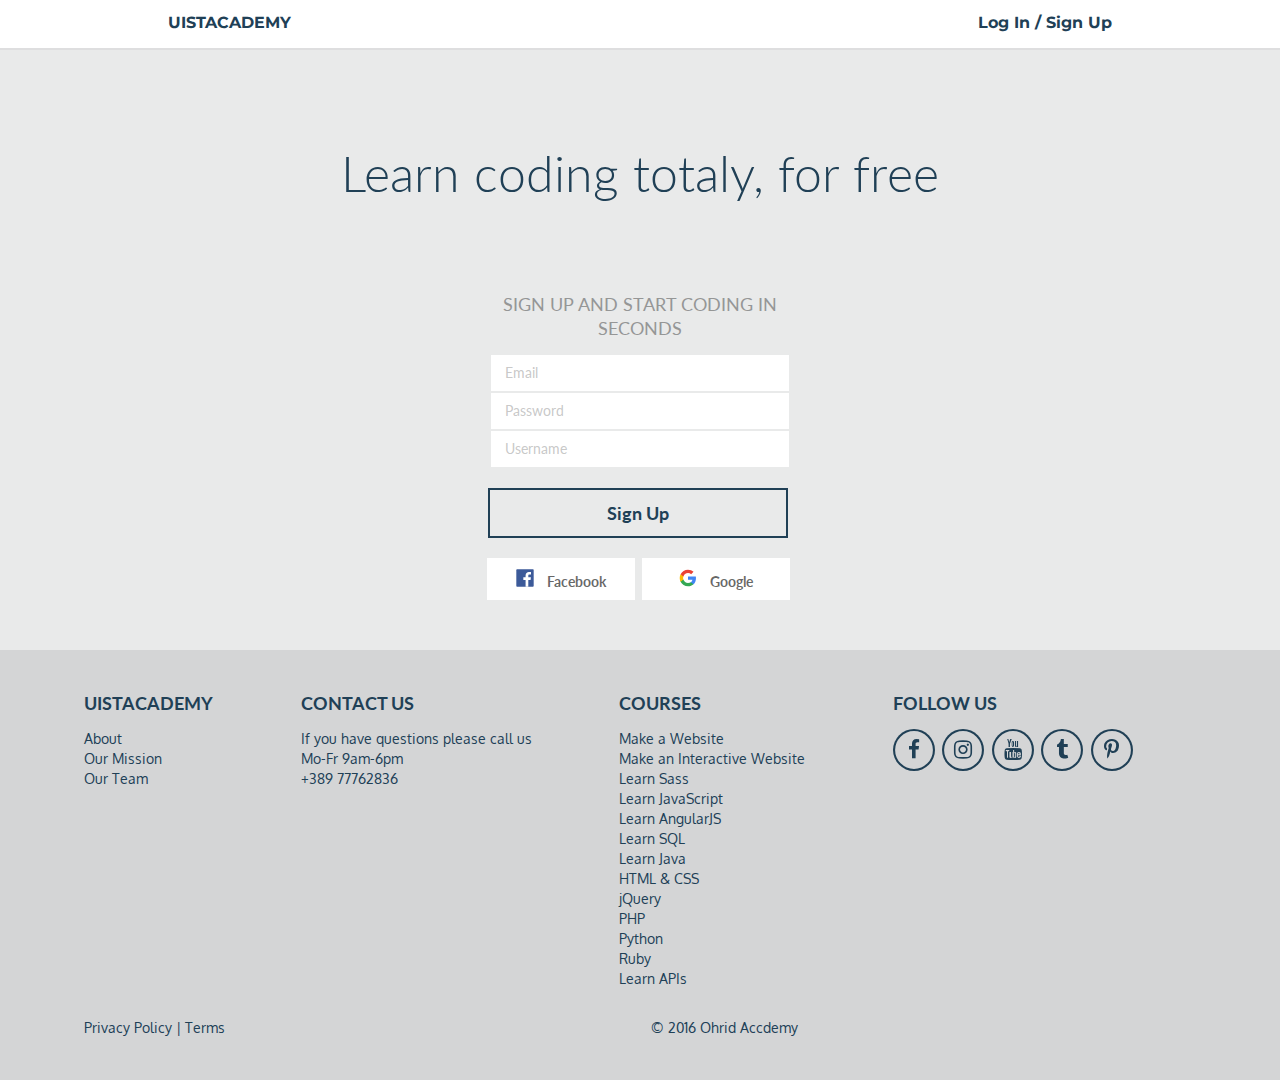
==== index.html @ a01eab28 "my lap fucked up" ====
<!DOCTYPE html>
<html>
<head>
	<title>UISTAcademy</title>
	<link rel="stylesheet" type="text/css" href="assets/style.css">
  	<link rel="stylesheet" type="text/css" href="assets/semantic.css">
  	<link href="https://fonts.googleapis.com/css?family=Montserrat:400,700" rel="stylesheet">
  	<link href="https://fonts.googleapis.com/css?family=Oxygen:300,400,700" rel="stylesheet">
  	<link rel="icon" type="image/png" href="images/logo.png">
</head>


<!-- HEADER STARTS -->
<header>
	<div class="ui secondary top fixed pointing menu">
		<!-- <a href="" class="item">Courses<i class="dropdown icon"></i></a>
		<a class="item"><i class="search icon"></i></a> -->
		<a href="index1.html" class="item ui center aligned segment" id="logo">UISTACADEMY</a>
	  	<div class="right menu">
    		<a class="ui item">Log In / Sign Up</a>
	  	</div>
	</div>
</header>
<!-- HEADER ENDS -->


<body>
	<div class="container">
		<!-- <div class="fullscreen-container">
		    <video loop muted autoplay class="fullscreen-video">
		    	<source src="https://scontent-fra3-1.cdninstagram.com/t50.2886-16/12958181_1033562576730213_124793919_n.mp4" type="video/mp4">
		    	<source src="https://scontent-fra3-1.cdninstagram.com/t50.2886-16/13495831_1029030407152581_641800887_n.mp4" type="video/mp4">
		    </video>
		</div> -->
		<h1 class="ui header">Learn coding totaly, for free</h1>
		<!-- <section class="signup-section">
			<div class="ui segment"> -->
				<div class="ui equal width grid">
			  		<div class="equal width row">
					    <div class="column">
					    <h3 class="ui header">SIGN UP AND START CODING IN<br>SECONDS</h3>
					    <div class="row">
						    <div class="ui input signup">
				  				<input class="input-signup" type="text" placeholder="Email">
							</div>
							<div class="ui input signup">
				  				<input class="input-signup" type="text" placeholder="Password">
							</div>
							<div class="ui input signup">
				  				<input class="input-signup" type="text" placeholder="Username">
							</div>
							<div class="signup-button-container">
								<button class="ui inverted blue button" id="signup-button">Sign Up</button>
							</div>
							<div class="signup-button-container">
								<button class="ui button fg-but">
									<img src="images/F_icon.svg" class="fg-logo">
									<span class="fg-text">Facebook</span>
								</button>
								<button class="ui button fg-but">
									<img src="images/GLogo.svg" class="fg-logo">
									<span class="fg-text">Google</span>
								</button>
								<!-- <span style="display: block;">By signing up, you agree to our Terms of service</span> -->
							</div>
						</div>
					    </div>
			  		</div>
				</div>
			<!-- </div>	
		</section> -->
		
		
	</div>


	
</body>


<!-- FOOTER STARTS -->
<footer>
	<div class="container" id="footer-container">
		<div class="footer-width">
			<section class="info">
				<div class="info-elem" id="right-elem">
					<h3>UISTACADEMY</h3>
					<div class="footer-a">
						<a href="" class="elem-item">About</a><br>
						<a href="" class="elem-item">Our Mission</a><br>
						<a href="" class="elem-item">Our Team</a>
					</div>
				</div>
				<div class="info-elem" id="mid-elem">
					<h3>CONTACT US</h3>
					<div class="footer-a">
				        If you have questions please call us<br>
						Mo-Fr 9am-6pm<br>
						+389 77762836
					</div>
				</div>
				<div class="info-elem" id="left-elem">
					<h3>COURSES</h3>
					<div class="footer-a">
						<a href="" class="elem-item">Make a Website</a><br>
						<a href="" class="elem-item">Make an Interactive Website</a><br>
						<a href="" class="elem-item">Learn Sass</a><br>
						<a href="" class="elem-item">Learn JavaScript</a><br>
						<a href="" class="elem-item">Learn AngularJS</a><br>
						<a href="" class="elem-item">Learn SQL</a><br>
						<a href="" class="elem-item">Learn Java</a><br>
						<a href="" class="elem-item">HTML &amp; CSS</a><br>
						<a href="" class="elem-item">jQuery</a><br>
						<a href="" class="elem-item">PHP</a><br>
						<a href="" class="elem-item">Python</a><br>
						<a href="" class="elem-item">Ruby</a><br>
						<a href="" class="elem-item">Learn APIs</a>
					</div>
				</div>
				<div class="info-elem" id="follow">
					<h3>FOLLOW US</h3>
					<div class="footer-a">
						<a><i class="facebook f large circular icon"></i></a>
						<a href=""><i class="instagram circular large icon"></i></a>
						<a href=""><i class="youtube large circular icon"></i></a>
						<a href=""><i class="tumblr large circular icon"></i></a>
						<a href=""><i class="pinterest large circular icon "></i></a>
					</div>
				</div>
			</section>
			<div id="divider"></div>
			<section class="info" id="copright">
				<div class="info-elem">
					<a href="">Privacy Policy</a><span> | </span><a href=""> Terms</a>
				</div>
				<div class="info-elem">
					<span>© 2016 Ohrid Accdemy</span>
			</section>
		</div>
	</div>
</footer>
<!-- FOOTER ENDS -->

<script src="assets/jquery-3.1.1.min.js"></script>
<script src="assets/semantic.js"></script>
<script src="assets/script.js"></script>
<script type="text/javascript">
	$('.ui.dropdown').dropdown();
</script>
</html>
---- assets/style.css ----
/* START */
body {
  background-color: #e9eaea !important;
  font-family: "Oxygen","Oxygen","Segoe UI","Helvetica Neue",sans-serif;
  box-sizing: border-box;
}

/*-----------------------------------------------------------------------------------------------------------------*/
/*-----------------------------------------------------------------------------------------------------------------*/

/* HEADER */
.ui.secondary.pointing.menu {
  z-index: 999;
  background-color: #FFFFFF;
  height: 50px;
  padding-left: 150px;
  padding-right: 150px;
}
.top.fixed a {
  font-weight: bold !important;
  padding-bottom: 17px !important;
  font-family: Montserrat !important;
  color: #204056 !important;
  font-size: 16px;
}
/* HEADER ENDS */

/*-----------------------------------------------------------------------------------------------------------------*/
/*-----------------------------------------------------------------------------------------------------------------*/

/* BODY STARTS */
.fullscreen-container {
  position: fixed;
  top: 0;
  right: 0;
  bottom: 0;
  left: 0;
  overflow: hidden;
  z-index: -100;
  background-color: #204056;
  opacity: 0.5;
}
.fullscreen-video {
  position: absolute;
  top: 0;
  left: 0;
  /*width: 1466.67px;
  height: 825px;*/
  max-width: 100%;
  opacity: 0.9;
}
.signup-section {
  display: block;
}
h1.ui.header {
  text-align: center;
  font-weight: 300;
  line-height: 46px;
  color: #204056;
  font-size: 50px !important;
  margin: 150px 0px 100px 0px !important;
}
h3.ui.header {
  text-align: center;
  color: #959696;
  font-weight: normal;
}
.row {
  text-align: center;
  -webkit-box-pack: center;
  -webkit-justify-content: center;
  -ms-flex-pack: center;
  justify-content: center;
  display: block;
  margin-left: auto;
  margin-right: auto;
}
.ui.input.signup{
  display: block; 
}
.ui.input .input-signup {
  border: 1px solid #e9eaea !important;
  border-radius: 0px !important;
  width: 300px;
}
#signup-button {
  box-shadow: 0px 0px 0px 2px #204056 inset !important;
  color: #204056;
  border-radius: 0px !important;
  width: 300px;
  height: 50px;
  font-size: 18px;
}
.signup-button-container {
  margin-top: 20px; 
}
#signup-button:hover {
  background-color: #204056;
  color: #FFFFFF;
  border-radius: 0px !important;
}
.fg-logo {
  width: 18px;
  height: 18px;
  margin-right: 10px; 
}
.fg-but {
  width: 148px;
  background-color: #FFFFFF !important;
  border-radius: 0px !important;
  background-image: none;
}
/* BODY ENDS */

/*-----------------------------------------------------------------------------------------------------------------*/
/*-----------------------------------------------------------------------------------------------------------------*/

/* FOOTER STARTS */
#footer-container {
  margin-top: 50px;
  margin-bottom: -5px;
  background-color: #d4d5d6;
}
.info {
  display: -webkit-box;
}
.info > .info-elem {
  -webkit-box-flex: 1;
  -webkit-flex: 1 1 auto;
  flex: 1 1 auto;
  -ms-flex: 1 1 0px;
  /* Solves #2550 MS Flex */
  margin: 0em;
  min-width: 0px;
  background-color: transparent;
  color: #204056;
  font-family: 'Oxygen', sans-serif !important;
  padding: 1rem;
}
.info-elem a {
  color: #204056;
}
.footer-a {
  text-align: left;
}
#follow i {
  color: #204056;
  box-shadow: 0em 0em 0em 0.1em #204056 inset;
}
#follow i:hover {
  background-color: #204056;
  color: #FFF;
}
#divider {
  margin-top: 1px;
  line-height: 1;
  height: 0em;
  letter-spacing: 0.05em;
  color: rgba(0, 0, 0, 0.85);
  -webkit-tap-highlight-color: rgba(0, 0, 0, 0);
}
.footer-width {
  padding: 2em 5em;
}
/* FOOTER ENDS */

#categories {
  margin-top: 100px;
}
/********** Large devices only **********/
@media (min-width: 1200px) {
 
}

/********** Medium devices only **********/
@media (min-width: 992px) and (max-width: 1039px) {
  .footer-width {
    padding: 2em 3em;
  }
}

/********** Small devices only **********/
@media (min-width: 768px) and (max-width: 991px) {
  
}

/********** Extra small devices only **********/
@media (max-width: 767px) {
  
}


/********** Super extra small devices Only :-) (e.g., iPhone 4) **********/
@media (max-width: 479px) {
  
}


/* END */
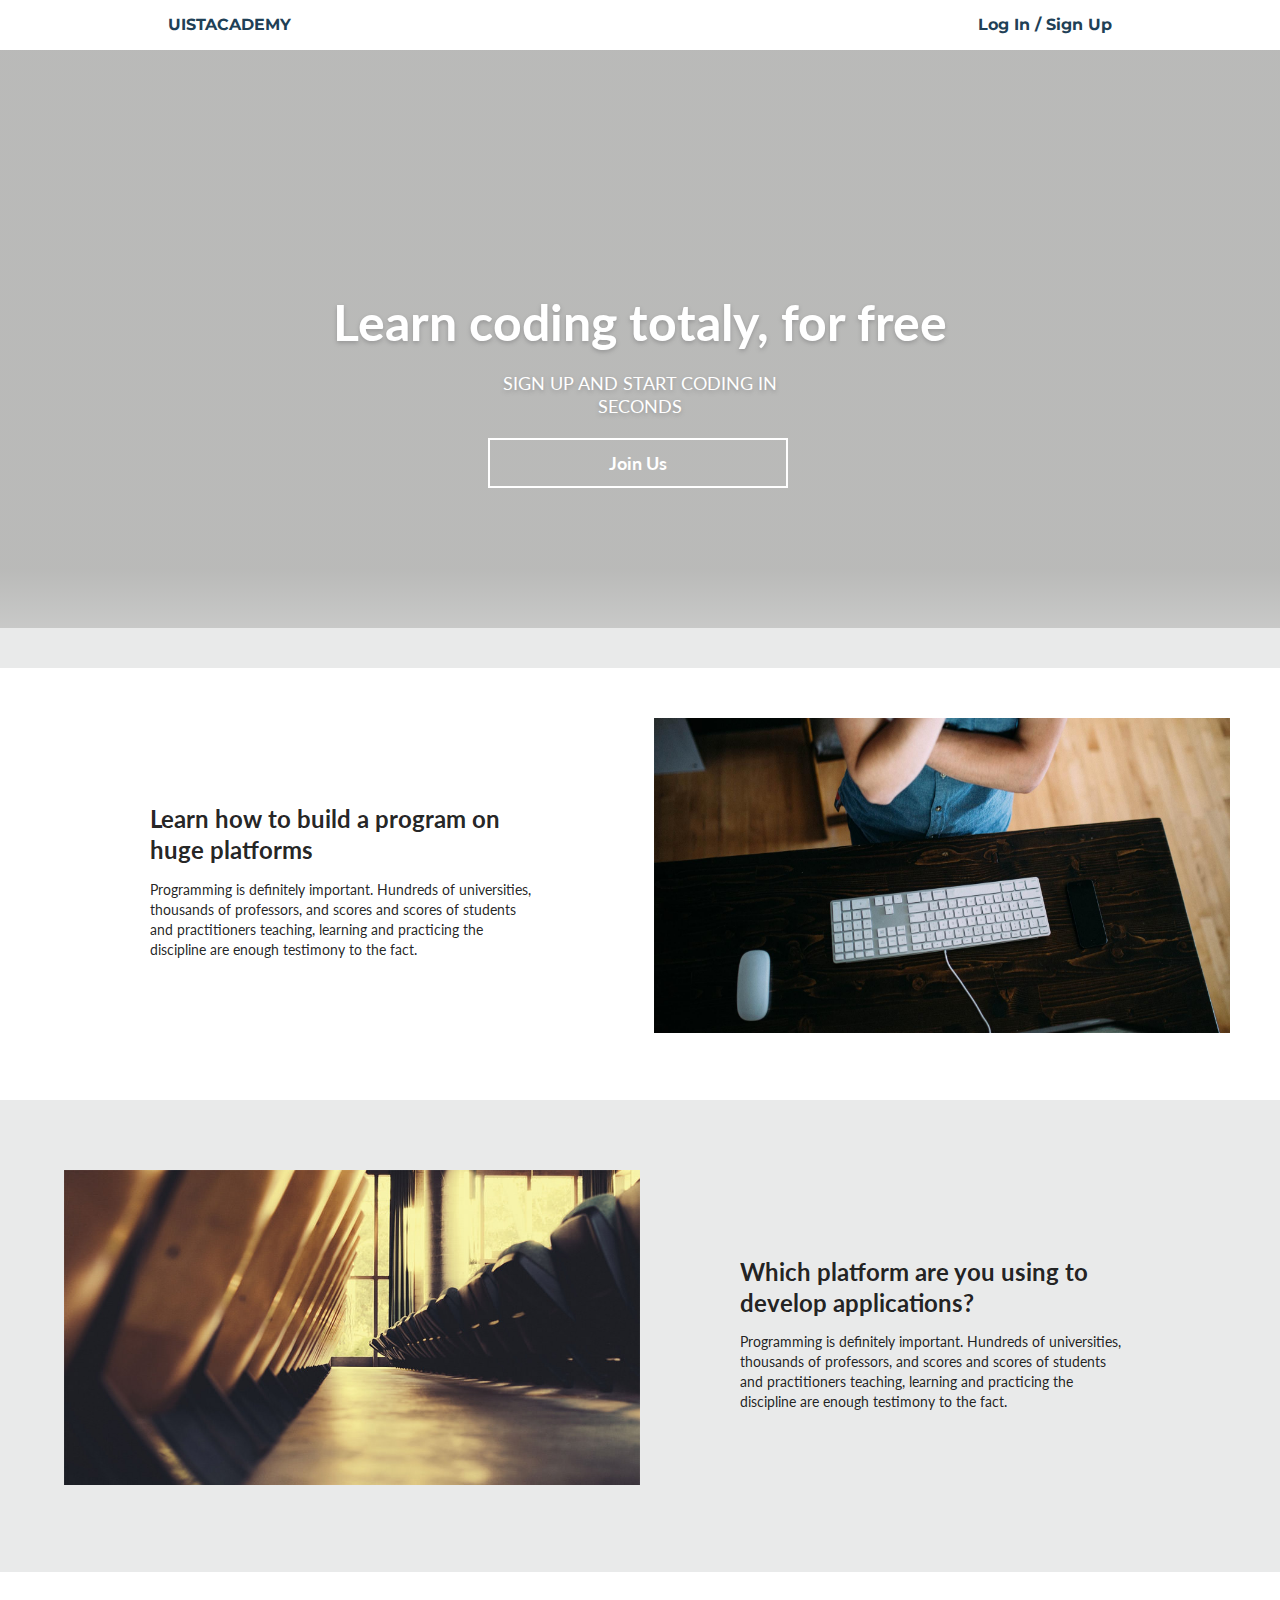
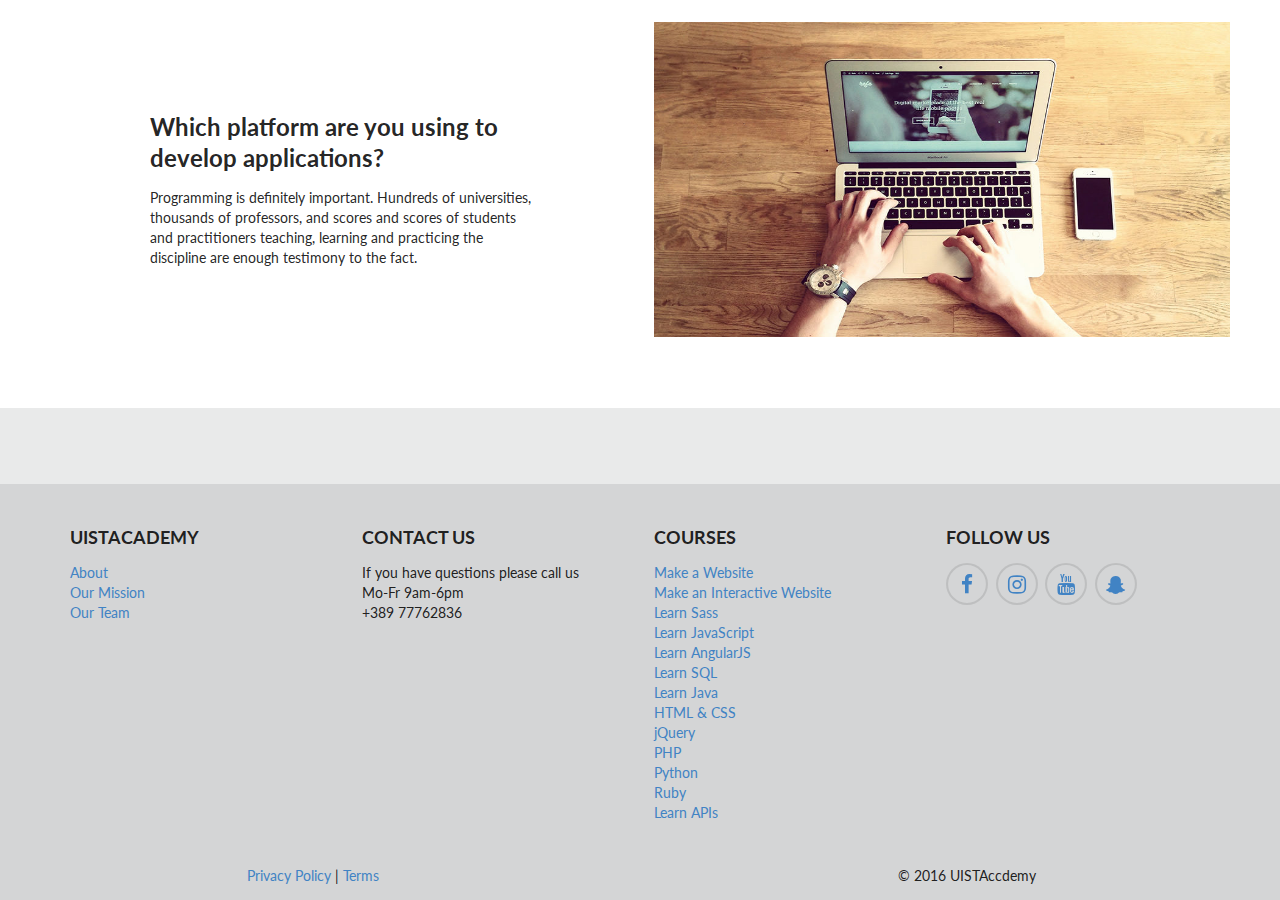
==== commit 507e9572: "adding changes grid" ====
--- a/index.html
+++ b/index.html
@@ -12,12 +12,12 @@
 
 <!-- HEADER STARTS -->
 <header>
-	<div class="ui secondary top fixed pointing menu">
+	<div class="ui secondary top fixed pointing menu" id="navbar">
 		<!-- <a href="" class="item">Courses<i class="dropdown icon"></i></a>
 		<a class="item"><i class="search icon"></i></a> -->
-		<a href="index1.html" class="item ui center aligned segment" id="logo">UISTACADEMY</a>
+		<a href="index.html" class="item ui center aligned segment" id="logo">UISTACADEMY</a>
 	  	<div class="right menu">
-    		<a class="ui item">Log In / Sign Up</a>
+    		<a href="courses.html" class="ui item">Log In / Sign Up</a>
 	  	</div>
 	</div>
 </header>
@@ -26,118 +26,144 @@
 
 <body>
 	<div class="container">
-		<!-- <div class="fullscreen-container">
-		    <video loop muted autoplay class="fullscreen-video">
-		    	<source src="https://scontent-fra3-1.cdninstagram.com/t50.2886-16/12958181_1033562576730213_124793919_n.mp4" type="video/mp4">
-		    	<source src="https://scontent-fra3-1.cdninstagram.com/t50.2886-16/13495831_1029030407152581_641800887_n.mp4" type="video/mp4">
-		    </video>
-		</div> -->
-		<h1 class="ui header">Learn coding totaly, for free</h1>
-		<!-- <section class="signup-section">
-			<div class="ui segment"> -->
-				<div class="ui equal width grid">
-			  		<div class="equal width row">
+		<div class="fullscreen-container">
+			<video loop muted autoplay class="fullscreen-video">
+			    <!-- <source src="https://cdn.kastatic.org/videos/homepage-background.mp4" type="video/mp4"> -->
+			    <source src="http://themes.vibethemes.com/wplms/skins/rtl/wp-content/uploads/revslider/websitebuilder-hero/Relaxation.mp4" type="video/mp4">
+			    <!-- <img src="images/image02.jpg" style="height: 758px; width: 100%;"> --> 
+			</video>
+			<div class="patternOverlay" id="overlay"></div>
+			<!-- <h1 class="ui header page-headers-h1" id="header-video">Learn coding totaly, for free</h1> -->
+			<section class="signup-section">
+				<h1 class="ui header page-headers-h1" id="header-slider">Learn coding totaly, for free</h1>
+				<div class="ui equal width grid" id="input-field">
+					<div class="equal width row">
 					    <div class="column">
-					    <h3 class="ui header">SIGN UP AND START CODING IN<br>SECONDS</h3>
-					    <div class="row">
-						    <div class="ui input signup">
-				  				<input class="input-signup" type="text" placeholder="Email">
+						    <h3 class="ui header" id="singup-header">SIGN UP AND START CODING IN<br>SECONDS</h3>
+						    <div class="row">
+							    <!-- <div class="ui input signup">
+					  				<input class="input-signup" type="text" placeholder="Email">
+								</div>
+								<div class="ui input signup">
+					  				<input class="input-signup" type="text" placeholder="Password">
+								</div>
+								<div class="ui input signup">
+					  				<input class="input-signup" type="text" placeholder="Username">
+								</div> -->
+								<div class="signup-button-container">
+									<button class="ui inverted blue button" id="signup-button">Join Us</button>
+								</div>
+								<!-- <div class="signup-button-container">
+									<button class="ui button fg-but">
+										<img src="images/F_icon.svg" class="fg-logo">
+										<span class="fg-text">Facebook</span>
+									</button>
+									<button class="ui button fg-but">
+										<img src="images/GLogo.svg" class="fg-logo">
+										<span class="fg-text">Google</span>
+									</button>
+								</div> -->
 							</div>
-							<div class="ui input signup">
-				  				<input class="input-signup" type="text" placeholder="Password">
-							</div>
-							<div class="ui input signup">
-				  				<input class="input-signup" type="text" placeholder="Username">
-							</div>
-							<div class="signup-button-container">
-								<button class="ui inverted blue button" id="signup-button">Sign Up</button>
-							</div>
-							<div class="signup-button-container">
-								<button class="ui button fg-but">
-									<img src="images/F_icon.svg" class="fg-logo">
-									<span class="fg-text">Facebook</span>
-								</button>
-								<button class="ui button fg-but">
-									<img src="images/GLogo.svg" class="fg-logo">
-									<span class="fg-text">Google</span>
-								</button>
-								<!-- <span style="display: block;">By signing up, you agree to our Terms of service</span> -->
-							</div>
-						</div>
-					    </div>
-			  		</div>
+					  	</div>
+					</div>
 				</div>
-			<!-- </div>	
-		</section> -->
-		
-		
+			</section>
+		</div>
+
+		<section class="ui grid" id="service">
+	      <div class="row about-backg ">
+	        <div class="column about-width service-description">
+	   			<h2 class="ui header">Learn how to build a program on huge platforms</h2>
+				<p>Programming is definitely important. Hundreds of universities, thousands of professors, and scores and scores of students and practitioners teaching, learning and practicing the discipline are enough testimony to the fact.</p>
+	        </div>
+	        <div class="column about-width">
+	          <!-- <embed width="100%" height="315" src="https://www.youtube.com/watch?v=nKIu9yen5nc"> -->
+	          <img src="images/background03.jpg" width="100%" height="315">
+	        </div>
+	      </div>
+	      <div class="row">
+	        <div class="column about-width">
+	        	<img src="images/modal-slider-2-945x575.jpg" width="100%" height="315">
+	        </div>
+	        <div class="column about-width service-description">
+	        	<h2 class="ui header">Which platform are you using to develop applications?</h2>
+				<p>Programming is definitely important. Hundreds of universities, thousands of professors, and scores and scores of students and practitioners teaching, learning and practicing the discipline are enough testimony to the fact.</p>
+	        </div>
+	      </div>
+	      <div class="row about-backg">
+	        <div class="column about-width service-description">
+	        	<h2>Which platform are you using to develop applications?</h2>
+				<p>Programming is definitely important. Hundreds of universities, thousands of professors, and scores and scores of students and practitioners teaching, learning and practicing the discipline are enough testimony to the fact.</p>
+	        </div>
+	        <div class="column about-width">
+	        	<img src="images/modal-slider-1-945x575.jpg" width="100%" height="315">
+	        </div>
+	      </div>
+    	</section>
 	</div>
-
-
-	
 </body>
 
 
 <!-- FOOTER STARTS -->
-<footer>
-	<div class="container" id="footer-container">
-		<div class="footer-width">
-			<section class="info">
-				<div class="info-elem" id="right-elem">
-					<h3>UISTACADEMY</h3>
-					<div class="footer-a">
-						<a href="" class="elem-item">About</a><br>
-						<a href="" class="elem-item">Our Mission</a><br>
-						<a href="" class="elem-item">Our Team</a>
-					</div>
+<footer id="footer">
+	<section class="ui grid">
+    	<div class="row" id="footer-row">
+    		<div class="four wide column">
+    			<h3 class="footer-header">UISTACADEMY</h3>
+    			<div class="footer-a">
+    				<a href="" class="elem-item">About</a><br>
+					<a href="" class="elem-item">Our Mission</a><br>
+					<a href="" class="elem-item">Our Team</a>
 				</div>
-				<div class="info-elem" id="mid-elem">
-					<h3>CONTACT US</h3>
-					<div class="footer-a">
-				        If you have questions please call us<br>
-						Mo-Fr 9am-6pm<br>
-						+389 77762836
-					</div>
+    		</div>
+    		<div class="four wide column">
+    			<h3 class="footer-header">CONTACT US</h3>
+    			<div class="footer-a">
+			        If you have questions please call us<br>
+					Mo-Fr 9am-6pm<br>
+					+389 77762836
 				</div>
-				<div class="info-elem" id="left-elem">
-					<h3>COURSES</h3>
-					<div class="footer-a">
-						<a href="" class="elem-item">Make a Website</a><br>
-						<a href="" class="elem-item">Make an Interactive Website</a><br>
-						<a href="" class="elem-item">Learn Sass</a><br>
-						<a href="" class="elem-item">Learn JavaScript</a><br>
-						<a href="" class="elem-item">Learn AngularJS</a><br>
-						<a href="" class="elem-item">Learn SQL</a><br>
-						<a href="" class="elem-item">Learn Java</a><br>
-						<a href="" class="elem-item">HTML &amp; CSS</a><br>
-						<a href="" class="elem-item">jQuery</a><br>
-						<a href="" class="elem-item">PHP</a><br>
-						<a href="" class="elem-item">Python</a><br>
-						<a href="" class="elem-item">Ruby</a><br>
-						<a href="" class="elem-item">Learn APIs</a>
-					</div>
+    		</div>
+    		<div class="four wide column">
+    			<h3 class="footer-header">COURSES</h3>
+    			<div class="footer-a">
+					<a class="elem-item">Make a Website</a><br>
+					<a class="elem-item">Make an Interactive Website</a><br>
+					<a class="elem-item">Learn Sass</a><br>
+					<a class="elem-item">Learn JavaScript</a><br>
+					<a class="elem-item">Learn AngularJS</a><br>
+					<a class="elem-item">Learn SQL</a><br>
+					<a class="elem-item">Learn Java</a><br>
+					<a class="elem-item">HTML &amp; CSS</a><br>
+					<a class="elem-item">jQuery</a><br>
+					<a class="elem-item">PHP</a><br>
+					<a class="elem-item">Python</a><br>
+					<a class="elem-item">Ruby</a><br>
+					<a class="elem-item">Learn APIs</a>
 				</div>
-				<div class="info-elem" id="follow">
-					<h3>FOLLOW US</h3>
-					<div class="footer-a">
-						<a><i class="facebook f large circular icon"></i></a>
-						<a href=""><i class="instagram circular large icon"></i></a>
-						<a href=""><i class="youtube large circular icon"></i></a>
-						<a href=""><i class="tumblr large circular icon"></i></a>
-						<a href=""><i class="pinterest large circular icon "></i></a>
-					</div>
+    		</div>
+    		<div class="four wide column">
+    			<h3 class="footer-header">FOLLOW US</h3>
+    			<div class="footer-a">
+					<a><i class="facebook f large circular icon"></i></a>
+					<a><i class="instagram circular large icon"></i></a>
+					<a><i class="youtube large circular icon"></i></a>
+					<a><i class="snapchat ghost large circular icon"></i></a>
 				</div>
-			</section>
-			<div id="divider"></div>
-			<section class="info" id="copright">
-				<div class="info-elem">
-					<a href="">Privacy Policy</a><span> | </span><a href=""> Terms</a>
-				</div>
-				<div class="info-elem">
-					<span>© 2016 Ohrid Accdemy</span>
-			</section>
+    		</div>
+    	</div>
+    </section>
+    <div id="divider"></div>
+	<section class="ui grid info" id="copright">
+		<div class="row">
+			<div class="eight wide column">
+				<a href="">Privacy Policy</a><span> | </span><a href=""> Terms</a>
+			</div>
+			<div class="eight wide column">
+				<span>© 2016 UISTAccdemy</span>
+			</div>
 		</div>
-	</div>
+	</section>
 </footer>
 <!-- FOOTER ENDS -->
 
@@ -146,5 +172,14 @@
 <script src="assets/script.js"></script>
 <script type="text/javascript">
 	$('.ui.dropdown').dropdown();
+	// $(window).on("scroll", function() {
+	//     if($(window).scrollTop() > 825) {
+	//         $("#navbar").addClass("active");
+	//         console.log("you scrolled 50 px");
+	//     } else {
+	//         //remove the background property so it comes transparent again (defined in your css)
+	//        $("#navbar").removeClass("active");
+	//     }
+	// });
 </script>
 </html>--- a/assets/style.css
+++ b/assets/style.css
@@ -11,10 +11,12 @@
 /* HEADER */
 .ui.secondary.pointing.menu {
   z-index: 999;
-  background-color: #FFFFFF;
+  background-color: #FFFFFF !important;
   height: 50px;
   padding-left: 150px;
   padding-right: 150px;
+  box-shadow: none;
+  border: none !important;
 }
 .top.fixed a {
   font-weight: bold !important;
@@ -30,39 +32,55 @@
 
 /* BODY STARTS */
 .fullscreen-container {
-  position: fixed;
+  position: relative;
   top: 0;
   right: 0;
   bottom: 0;
   left: 0;
   overflow: hidden;
-  z-index: -100;
-  background-color: #204056;
-  opacity: 0.5;
+/*  height: 825px;*/
 }
 .fullscreen-video {
   position: absolute;
   top: 0;
   left: 0;
-  /*width: 1466.67px;
-  height: 825px;*/
+  width: 1466.67px;
+  height: 758px;
   max-width: 100%;
-  opacity: 0.9;
+  z-index: -2;
+  width: 100%;
+}
+#overlay {
+  height: 758px;
+  z-index: -1;
+  position: absolute;
+  opacity: 0.6;
+  background: linear-gradient(rgba(101, 100, 96, 0.6) 0%, rgba(101, 100, 96, 0.6) 75%, rgba(101, 100, 96, 0) 100%);
+}
+#header-slider {
+  position: relative;
+  color: #FFFFFF !important;
+  margin-bottom: 20px !important;
 }
 .signup-section {
   display: block;
-}
-h1.ui.header {
+  position: relative;
+  padding: 10rem;
+  text-shadow: 0px 2px 4px rgba(150, 150, 150, 1);
+}
+.page-headers-h1 {
   text-align: center;
-  font-weight: 300;
-  line-height: 46px;
-  color: #204056;
+  line-height: 40px;
+  color: #204056 !important;
   font-size: 50px !important;
   margin: 150px 0px 100px 0px !important;
 }
-h3.ui.header {
+.page-headers {
+  font-weight: bold;
+}
+#singup-header {
+  color: #FFFFFF;
   text-align: center;
-  color: #959696;
   font-weight: normal;
 }
 .row {
@@ -84,8 +102,8 @@
   width: 300px;
 }
 #signup-button {
-  box-shadow: 0px 0px 0px 2px #204056 inset !important;
-  color: #204056;
+  box-shadow: 0px 0px 0px 2px #FFFFFF inset !important;
+  color: #FFFFFF;
   border-radius: 0px !important;
   width: 300px;
   height: 50px;
@@ -95,8 +113,8 @@
   margin-top: 20px; 
 }
 #signup-button:hover {
-  background-color: #204056;
-  color: #FFFFFF;
+  background-color: #FFFFFF;
+  color: #204056;
   border-radius: 0px !important;
 }
 .fg-logo {
@@ -109,6 +127,24 @@
   background-color: #FFFFFF !important;
   border-radius: 0px !important;
   background-image: none;
+}
+.about-backg {
+  background-color: #FFFFFF;
+  margin: 20px 0px;
+}
+.about-width {
+  width: 50% !important;
+  padding-right: 0rem !important;
+  text-align: left;
+}
+#service .row {
+  padding: 50px 50px;
+}
+.service-description {
+  padding: 90px 100px !important;
+}
+#service {
+  margin: 20px 0px;
 }
 /* BODY ENDS */
 
@@ -163,36 +199,238 @@
   padding: 2em 5em;
 }
 /* FOOTER ENDS */
-
 #categories {
   margin-top: 100px;
 }
+.footer-header {
+  text-align: left;
+}
+#footer-row {
+  padding: 3rem 5rem;
+}
+#footer {
+  background-color: #d4d5d6;
+  margin-top: 5rem;
+}
+/*-----------------------------------------------------------------------------------------------------------------*/
+/*-----------------------------------------------------------------------------------------------------------------*/
+
+
+/* Courses page starts */
+.courses-img-container {
+  position: relative;
+  margin-top: 50px;
+}
+#courses-h1 {
+  padding-top: 120px;
+  margin-top: 0px !important;
+  color: #FFFFFF !important;
+  position: relative;
+}
+#courses-img {
+  top: 0;
+  left: 0;
+  position: absolute;
+  z-index: -2;
+  height: 300px;
+  width: 100%;
+}
+.patternOverlay {
+  z-index: -1;
+  background-color: #1c416a;
+  position: absolute;
+  top: 0;
+  left: 0;
+  height: 300px;
+  width: 100%;
+  opacity: 0.5;
+}
+.courses-elem-container {
+  /*margin-top: 50px;
+  max-width: 83.125rem;
+  width: 83.125rem;
+  padding: 2rem 3rem;
+  margin: 0 auto;
+  -webkit-box-direction: normal;
+  -ms-flex-direction: row;
+  flex-direction: row;*/
+  margin-left: 8rem;
+}
+.card-img {
+  background-color: #204056 !important;
+}
+.HTML-card {
+  display: inline-block;
+  width: 18.75rem;
+}
+.HTML-card::before {
+  -webkit-transition: opacity .25s ease-in;
+  transition: opacity .25s ease-in;
+  content: "";
+  position: absolute;
+  top: 0;
+  left: 0;
+  bottom: 0;
+  right: 0;
+  width: 100%;
+  height: 100%;
+  z-index: -1;
+  pointer-events: none;
+  box-shadow: 0 1px 3px rgba(0,0,0,0.12),0 1px 2px rgba(0,0,0,0.24);
+  opacity: 0;
+}
+.HTML-a {
+  color: #204056;
+  text-decoration: none;
+}
+.cards-container {
+  height: 100%;
+}
+.cards-backg {
+  position: relative;
+  background-color: #204056;
+  height: 10.5rem;
+  -webkit-transition: background-color .25s ease-in;
+  transition: background-color .25s ease-in;
+}
+.description {
+  padding: 1.25rem 1.5rem;
+  overflow: hidden;
+  line-height: 1.5rem;
+  height: 13rem;
+  color: #76787B;
+  display: block;
+}
+.cards-header {
+  -webkit-transition: color .25s ease-in;
+  transition: color .25s ease-in;
+  margin-bottom: 0.75rem;
+  color: #204056;
+  font-weight: bold;
+  font-size: 1.5rem;
+  -webkit-font-smoothing: antialiased;
+  display: block;
+}
+.cards-footer {
+  padding: 0 1.5rem 1.5rem 1.5rem;
+  font-size: 1rem;
+  color: #204056;
+  font-weight: bold;
+  font-size: 1.5rem;
+  -webkit-font-smoothing: antialiased;
+  display: block;
+}
+.svg-logo {
+  padding: 40px 95px;
+}
+.cards-border {
+  position: relative;
+  width: 18.75rem;
+  height: 28rem;
+  background-color: #d4d5d6;
+  z-index: 0;
+  display: inline-block;
+  margin: 0.5rem;
+}
+.cards-border:hover {
+  box-shadow: 1px 1px 15px #888888;
+  -webkit-transform: translateY(-3px);
+  transform: translateY(-3px);
+}
+.sorting {
+  width: 100%;
+  margin-bottom: 30px;
+}
+#sorting-menu {
+  border: none;
+  border-radius: 0px;
+  box-shadow: none;
+}
+/* Courses page ends */
+
 /********** Large devices only **********/
-@media (min-width: 1200px) {
+/*@media (min-width: 1200px) {
  
 }
-
+*/
 /********** Medium devices only **********/
-@media (min-width: 992px) and (max-width: 1039px) {
+/*@media (min-width: 992px) and (max-width: 1039px) {
   .footer-width {
     padding: 2em 3em;
   }
-}
+}*/
 
 /********** Small devices only **********/
 @media (min-width: 768px) and (max-width: 991px) {
-  
+  .ui.secondary.pointing.menu {
+    padding-left: 0px;
+    padding-right: 0px;
+  }
+  /*.cards-border {
+    width: 40%;
+  }
+  .cards-container {
+    width: auto;
+  }
+  .svg-logo {
+    padding: 40px 140px;
+  }*/
+  .about-width {
+    display: block;
+    width: 100% !important;
+  }
+  .service-description {
+    padding: 50px 20px !important;
+  }
+  .about-backg {
+    margin: 0px;
+  }
+  .info-elem {
+    display: block;
+    width: 100%;
+  }
 }
 
 /********** Extra small devices only **********/
-@media (max-width: 767px) {
-  
+@media screen and (max-width: 767px) {
+  .ui.secondary.pointing.menu {
+    padding-left: 0px;
+    padding-right: 0px;
+  }
+  .about-width {
+    display: block;
+    width: 100% !important;
+  }
+  .service-description {
+    padding: 50px 50px !important;
+  }
+  .info-elem {
+    display: block;
+    width: 100%;
+  }
 }
 
 
 /********** Super extra small devices Only :-) (e.g., iPhone 4) **********/
 @media (max-width: 479px) {
-  
+  .ui.secondary.pointing.menu {
+    padding-left: 0px;
+    padding-right: 0px;
+  }
+  .courses-elem-container {
+    margin-left: 3rem;
+  }
+  .about-width {
+    display: block;
+    width: 100% !important;
+  }
+  .service-description {
+    padding: 50px 50px !important;
+  }
+  .info-elem {
+    display: block;
+    width: 100%;
+  }
 }
 
 
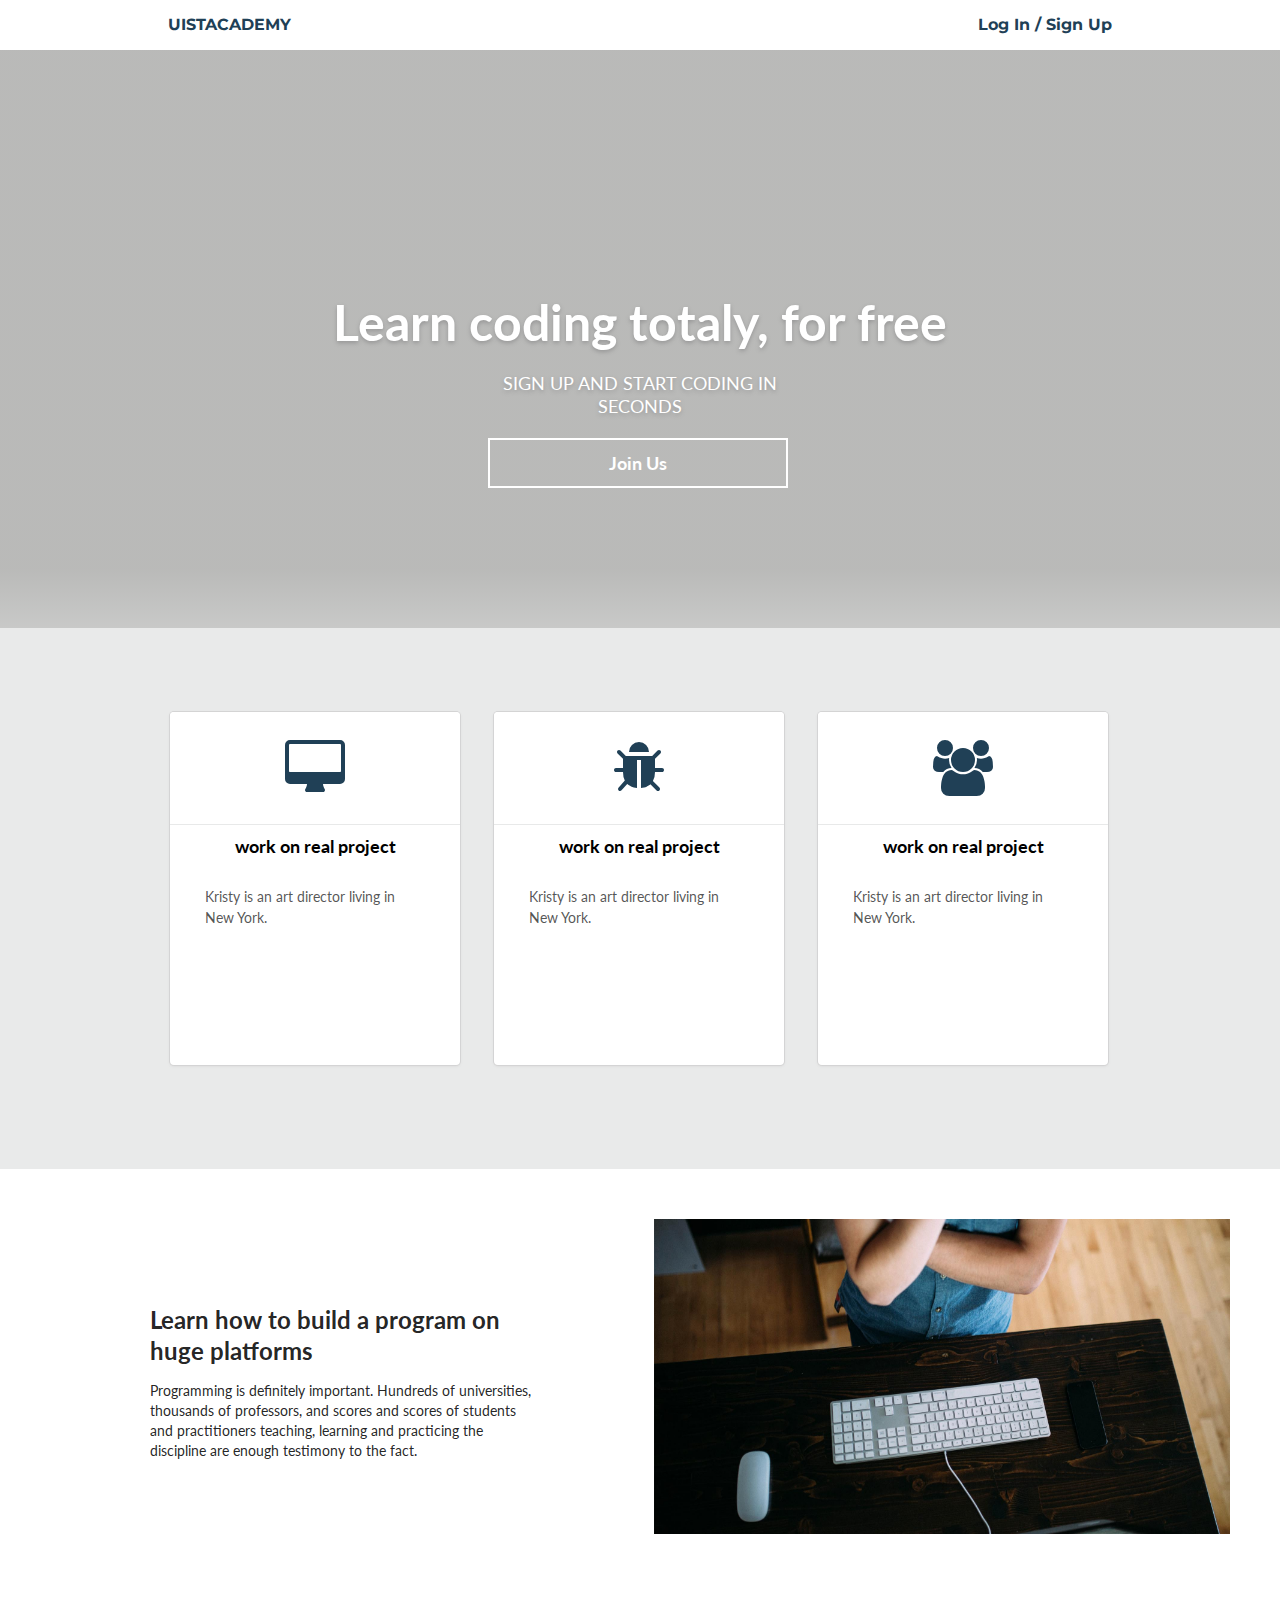
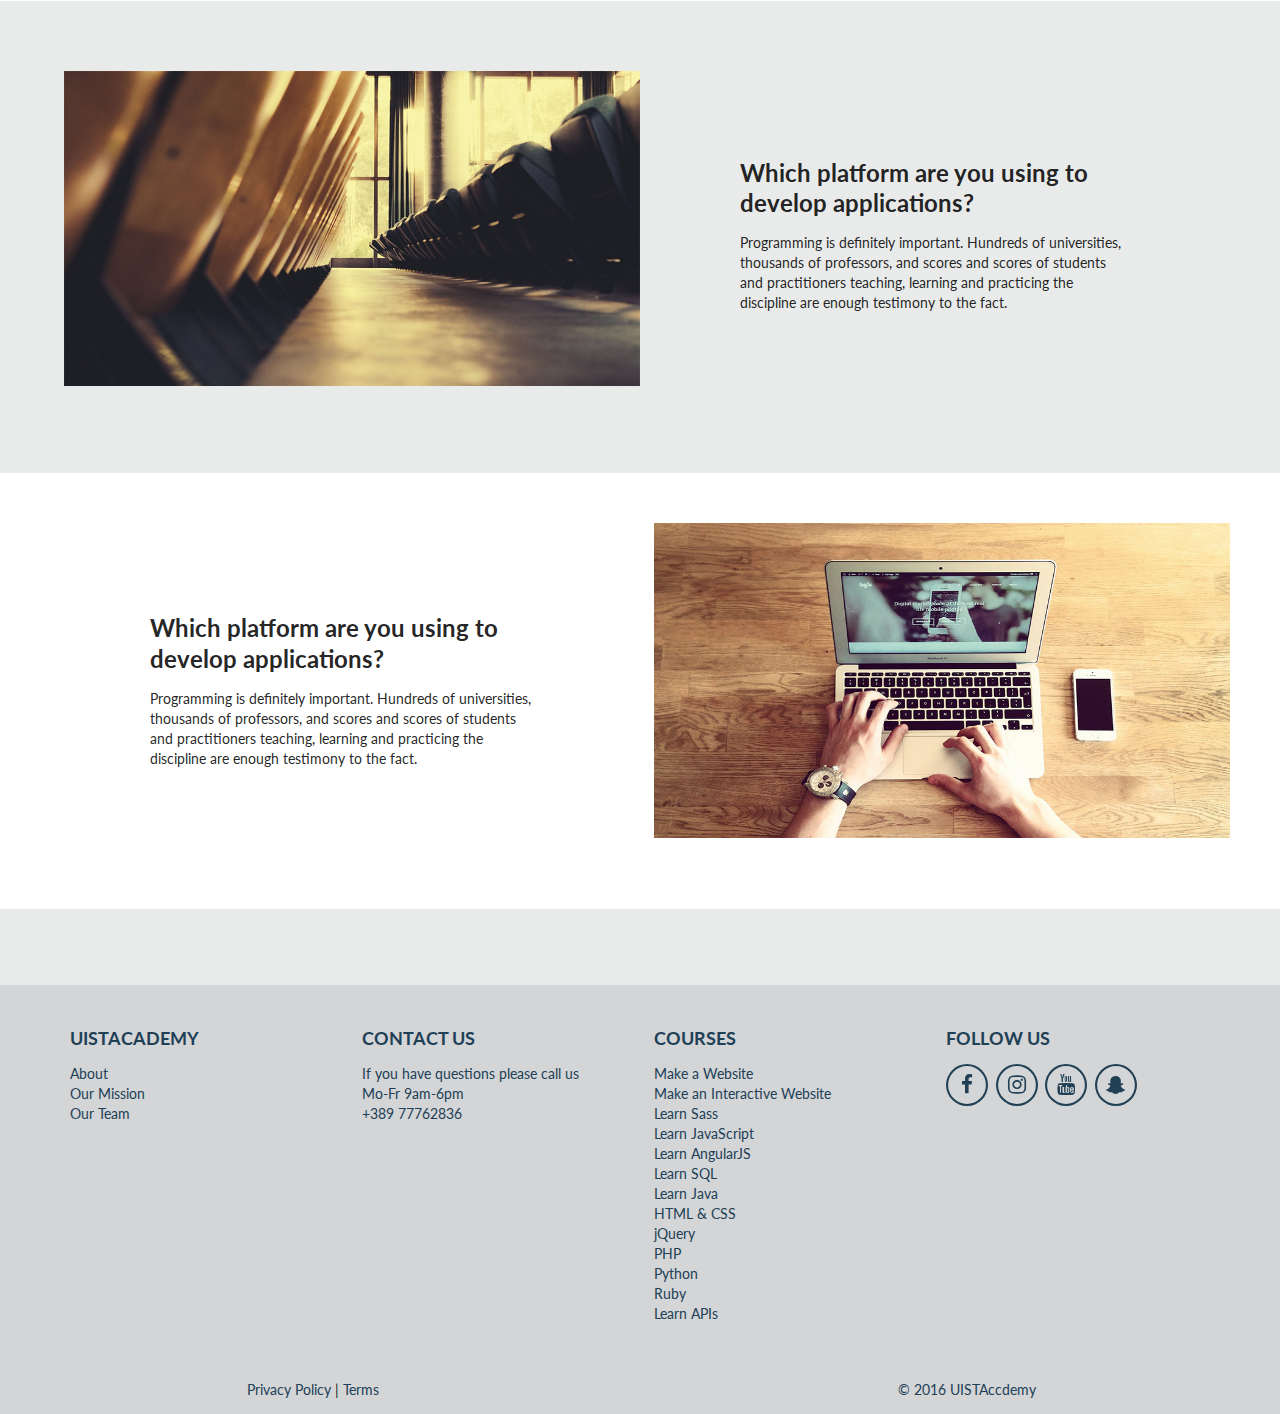
==== commit c596b0e1: "add cards after the video" ====
--- a/index.html
+++ b/index.html
@@ -70,6 +70,50 @@
 			</section>
 		</div>
 
+		<section class="ui three column centered grid feature">
+			<div class="sixteen column centered row">
+				<div class="four wide column">
+					<div class="ui card">
+					  <div class="image card-imgs">
+					    <div class="card-icon"><i class="desktop huge icon"></i></div>
+					  </div>
+					  <div class="content">
+					    <a class="header cards-header">work on real project</a>
+					    <div class="description">
+					      Kristy is an art director living in New York.
+					    </div>
+					  </div>
+					</div>
+				</div>
+				<div class="four wide column">
+					<div class="ui card">
+					  <div class="image card-imgs">
+					    <div class="card-icon"><i class="bug huge icon"></i></div>
+					  </div>
+					  <div class="content">
+					    <a class="header cards-header">work on real project</a>
+					    <div class="description">
+					      Kristy is an art director living in New York.
+					    </div>
+					  </div>
+					</div>
+				</div>
+				<div class="four wide column">
+					<div class="ui card">
+					  <div class="image card-imgs">
+					   <div class="card-icon"><i class="users huge icon"></i></div>
+					  </div>
+					  <div class="content">
+					    <a class="header cards-header">work on real project</a>
+					    <div class="description">
+					      Kristy is an art director living in New York.
+					    </div>
+					  </div>
+					</div>
+				</div>
+			</div>
+		</section>
+
 		<section class="ui grid" id="service">
 	      <div class="row about-backg ">
 	        <div class="column about-width service-description">
@@ -153,14 +197,13 @@
     		</div>
     	</div>
     </section>
-    <div id="divider"></div>
 	<section class="ui grid info" id="copright">
 		<div class="row">
 			<div class="eight wide column">
-				<a href="">Privacy Policy</a><span> | </span><a href=""> Terms</a>
+				<a class="footer-a">Privacy Policy</a><span> | </span><a class="footer-a"> Terms</a>
 			</div>
 			<div class="eight wide column">
-				<span>© 2016 UISTAccdemy</span>
+				<span class="footer-a">© 2016 UISTAccdemy</span>
 			</div>
 		</div>
 	</section>
--- a/assets/style.css
+++ b/assets/style.css
@@ -146,6 +146,20 @@
 #service {
   margin: 20px 0px;
 }
+.feature {
+  margin: 5rem 0rem !important;
+}
+.card-imgs {
+ background-color: #FFFFFF !important;
+}
+.card-icon {
+  padding: 2rem 8rem;
+  color: #204056;
+}
+.cards-header {
+  text-align: center;
+  color: #000 !important;
+}
 /* BODY ENDS */
 
 /*-----------------------------------------------------------------------------------------------------------------*/
@@ -173,45 +187,37 @@
   font-family: 'Oxygen', sans-serif !important;
   padding: 1rem;
 }
-.info-elem a {
-  color: #204056;
+.footer-a a {
+  color: #204056 !important;
 }
 .footer-a {
   text-align: left;
-}
-#follow i {
-  color: #204056;
-  box-shadow: 0em 0em 0em 0.1em #204056 inset;
-}
-#follow i:hover {
+  color: #204056;
+}
+.footer-a i {
+  color: #204056;
+  box-shadow: 0em 0em 0em 0.1em #204056 inset !important;
+}
+.footer-a i:hover {
   background-color: #204056;
   color: #FFF;
 }
-#divider {
-  margin-top: 1px;
-  line-height: 1;
-  height: 0em;
-  letter-spacing: 0.05em;
-  color: rgba(0, 0, 0, 0.85);
-  -webkit-tap-highlight-color: rgba(0, 0, 0, 0);
-}
-.footer-width {
-  padding: 2em 5em;
+.footer-header {
+  text-align: left;
+  color: #204056;
+}
+#footer-row {
+  padding: 3rem 5rem;
+}
+#footer {
+  background-color: #d4d5d6;
+  margin-top: 5rem;
 }
 /* FOOTER ENDS */
 #categories {
   margin-top: 100px;
 }
-.footer-header {
-  text-align: left;
-}
-#footer-row {
-  padding: 3rem 5rem;
-}
-#footer {
-  background-color: #d4d5d6;
-  margin-top: 5rem;
-}
+
 /*-----------------------------------------------------------------------------------------------------------------*/
 /*-----------------------------------------------------------------------------------------------------------------*/
 
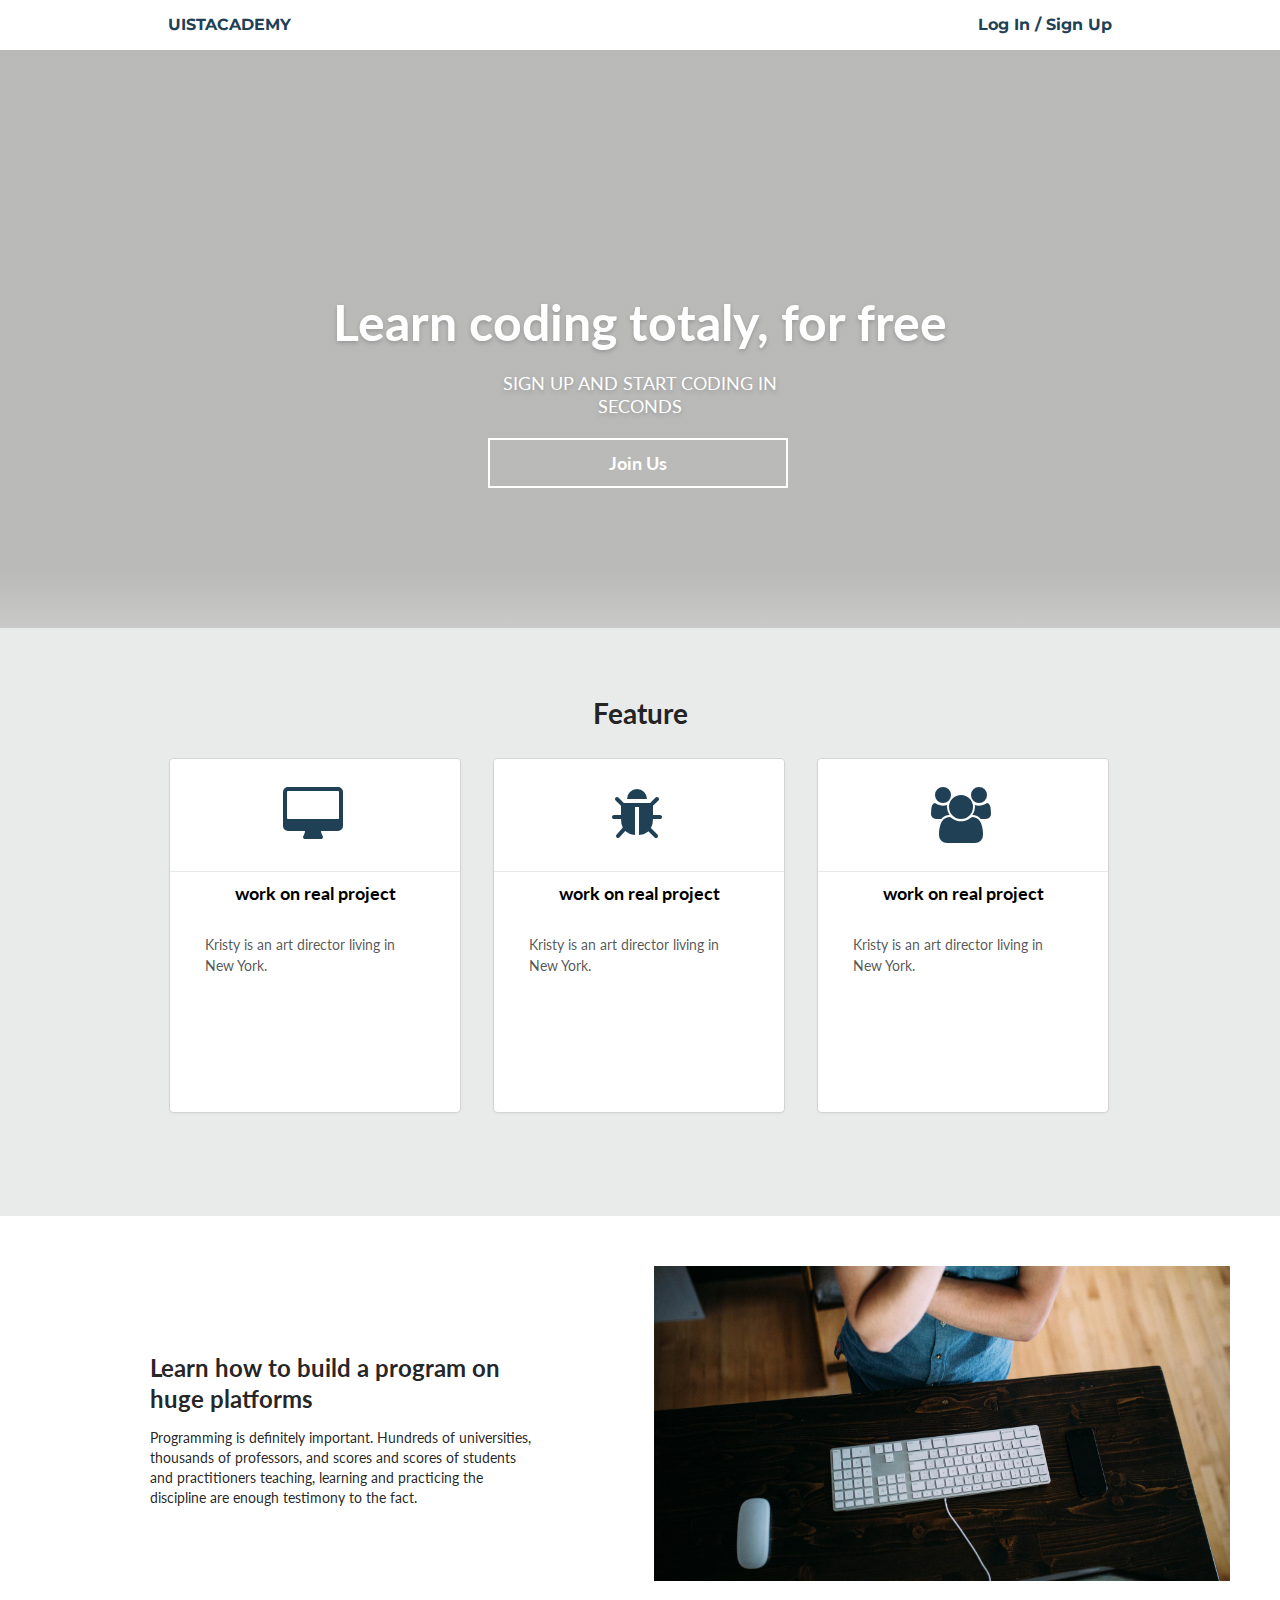
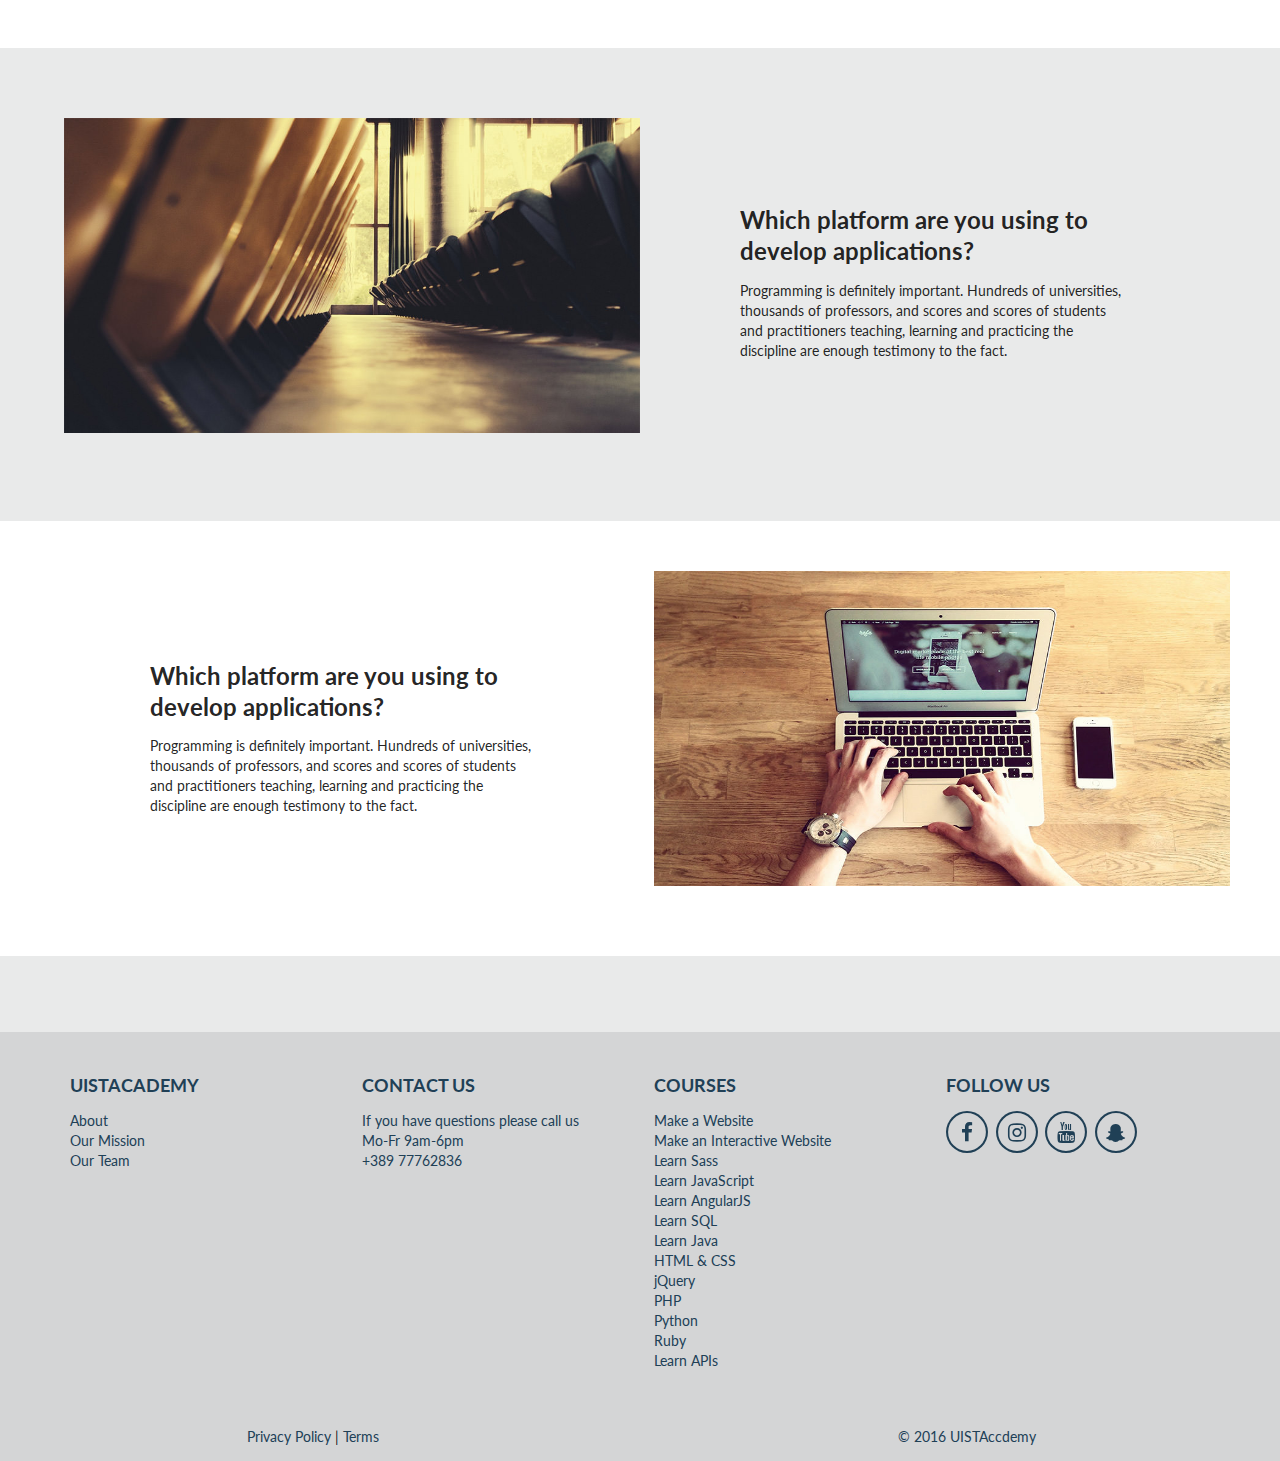
==== commit 33f8e4cc: "c" ====
--- a/index.html
+++ b/index.html
@@ -71,11 +71,12 @@
 		</div>
 
 		<section class="ui three column centered grid feature">
+			<div class="ui header"><h1>Feature</h1></div>
 			<div class="sixteen column centered row">
-				<div class="four wide column">
-					<div class="ui card">
+				<div class="four wide doubling column card-col">
+					<div class="ui card cards-container">
 					  <div class="image card-imgs">
-					    <div class="card-icon"><i class="desktop huge icon"></i></div>
+					    <div class="card-icon"><i class="desktop huge icon icon-"></i></div>
 					  </div>
 					  <div class="content">
 					    <a class="header cards-header">work on real project</a>
@@ -85,10 +86,10 @@
 					  </div>
 					</div>
 				</div>
-				<div class="four wide column">
-					<div class="ui card">
+				<div class="four wide doubling column card-col">
+					<div class="ui card cards-container">
 					  <div class="image card-imgs">
-					    <div class="card-icon"><i class="bug huge icon"></i></div>
+					    <div class="card-icon"><i class="bug huge icon icon-"></i></div>
 					  </div>
 					  <div class="content">
 					    <a class="header cards-header">work on real project</a>
@@ -98,10 +99,10 @@
 					  </div>
 					</div>
 				</div>
-				<div class="four wide column">
-					<div class="ui card">
+				<div class="four wide doubling column card-col">
+					<div class="ui card cards-container">
 					  <div class="image card-imgs">
-					   <div class="card-icon"><i class="users huge icon"></i></div>
+					   <div class="card-icon"><i class="users huge icon icon-"></i></div>
 					  </div>
 					  <div class="content">
 					    <a class="header cards-header">work on real project</a>
--- a/assets/style.css
+++ b/assets/style.css
@@ -153,8 +153,13 @@
  background-color: #FFFFFF !important;
 }
 .card-icon {
-  padding: 2rem 8rem;
-  color: #204056;
+  color: #204056;
+  text-align:center;
+  padding: 2rem 0rem;
+}
+.icon- {
+  display: inline-block;
+  width: 100%;
 }
 .cards-header {
   text-align: center;
@@ -243,13 +248,14 @@
 }
 .patternOverlay {
   z-index: -1;
-  background-color: #1c416a;
+  /*background-color: #1c416a;*/
+  background-color: #3b5998;
   position: absolute;
   top: 0;
   left: 0;
   height: 300px;
   width: 100%;
-  opacity: 0.5;
+  /*opacity: 0.5;*/
 }
 .courses-elem-container {
   /*margin-top: 50px;
@@ -395,10 +401,14 @@
     display: block;
     width: 100%;
   }
+  .card-col {
+    display: block !important;
+    width: 100% !important;
+  }
 }
 
 /********** Extra small devices only **********/
-@media screen and (max-width: 767px) {
+@media (max-width: 767px) {
   .ui.secondary.pointing.menu {
     padding-left: 0px;
     padding-right: 0px;
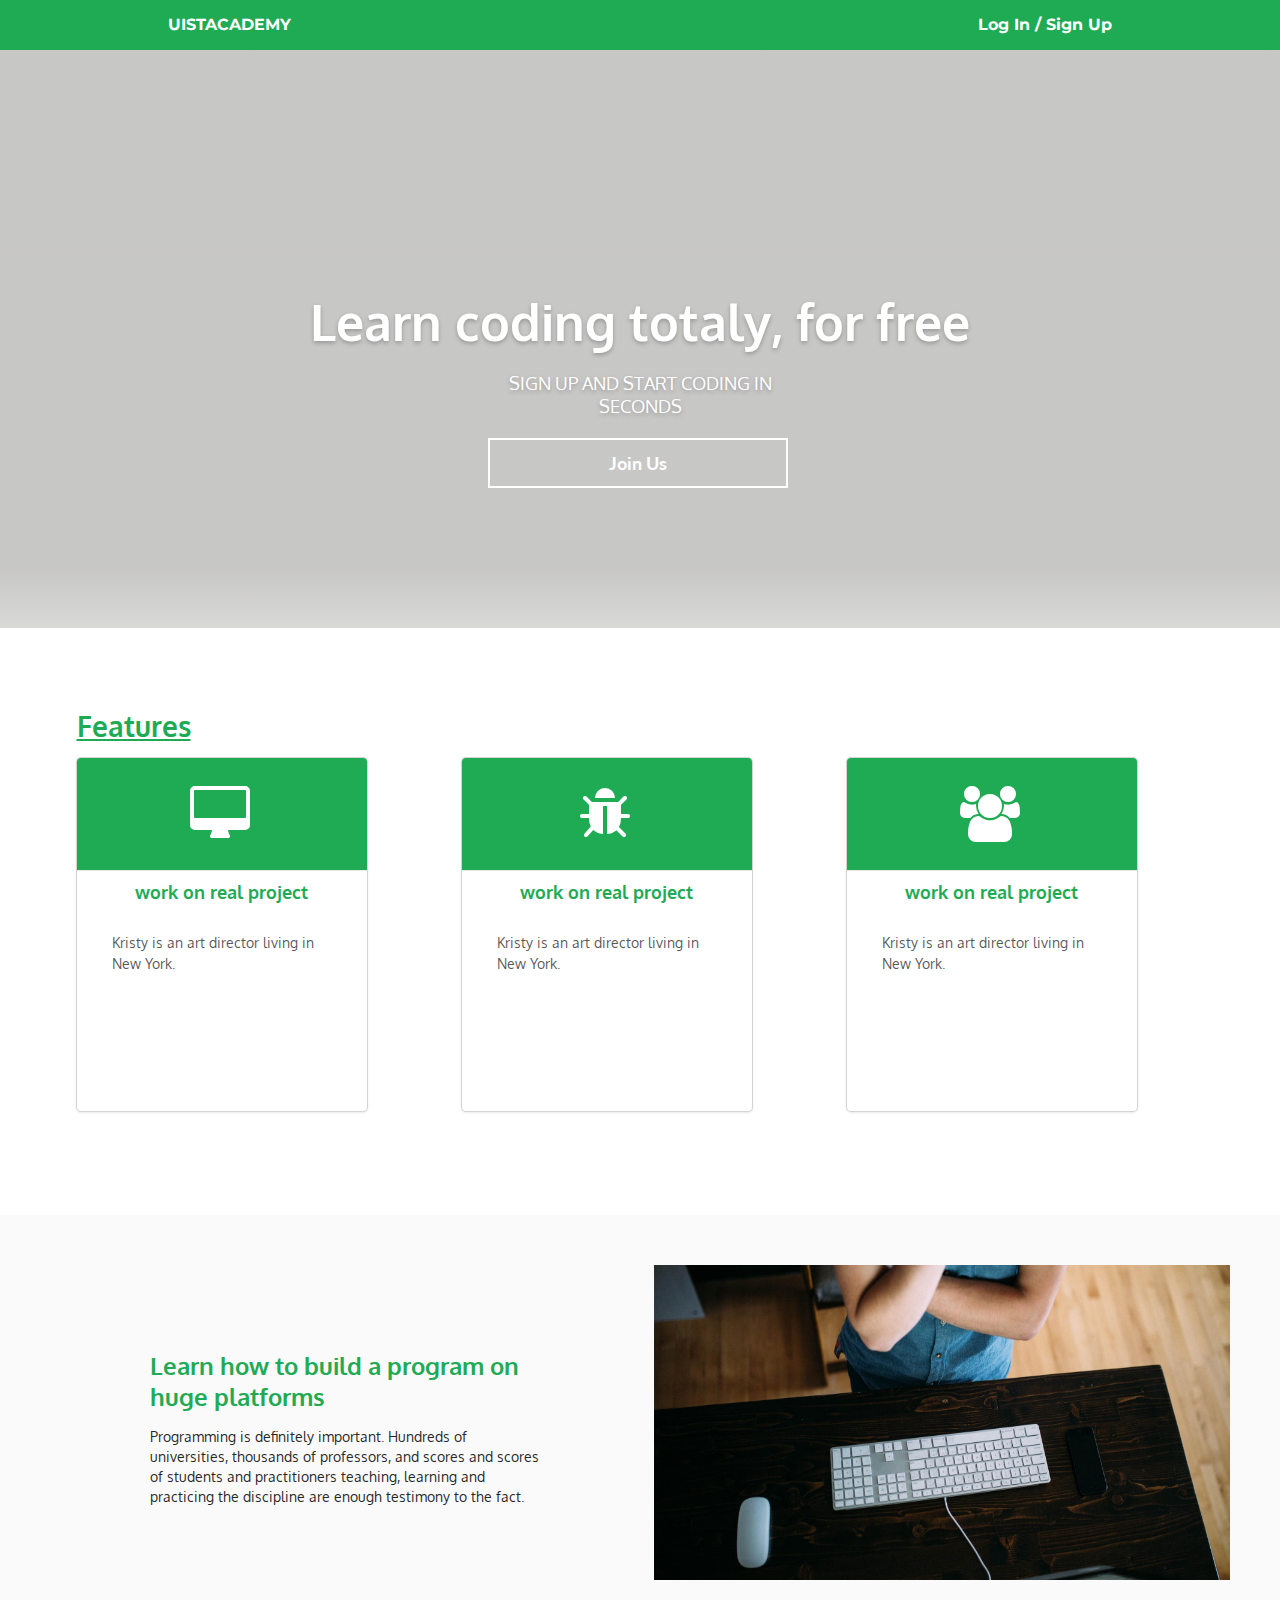
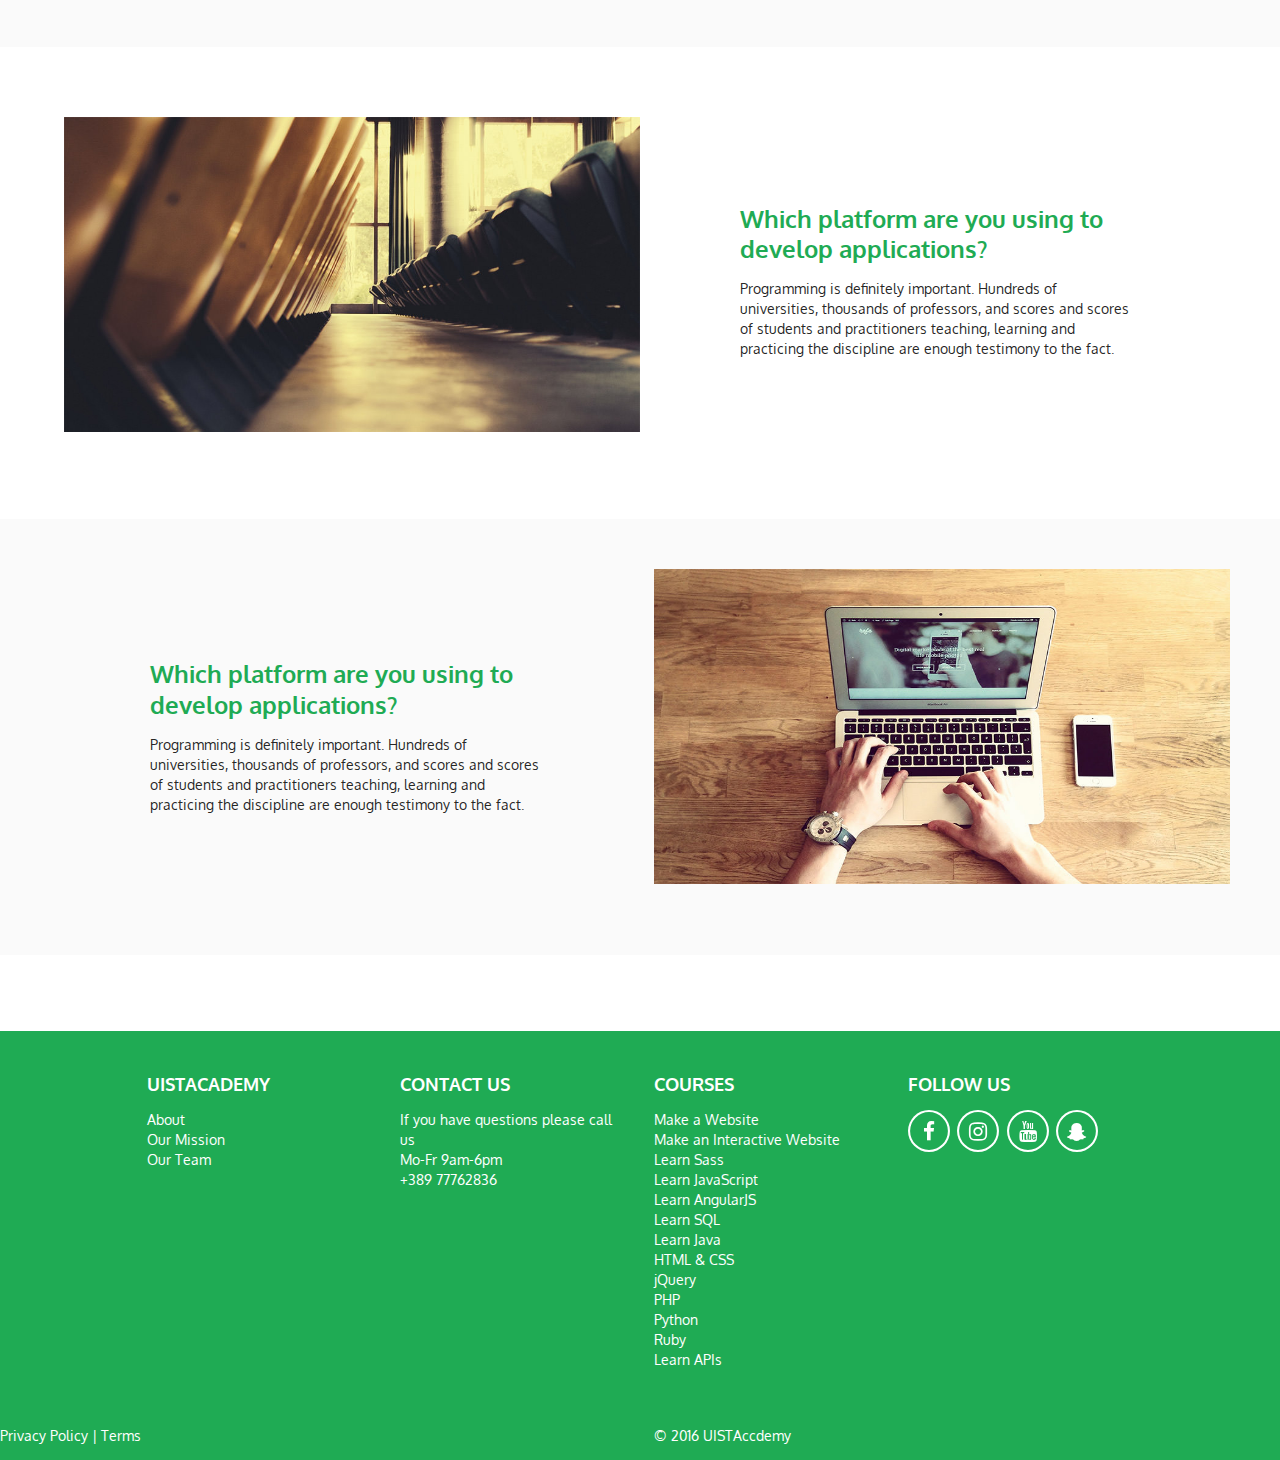
==== commit b8740944: "gg" ====
--- a/index.html
+++ b/index.html
@@ -70,45 +70,44 @@
 			</section>
 		</div>
 
-		<section class="ui three column centered grid feature">
-			<div class="ui header"><h1>Feature</h1></div>
-			<div class="sixteen column centered row">
-				<div class="four wide doubling column card-col">
-					<div class="ui card cards-container">
-					  <div class="image card-imgs">
-					    <div class="card-icon"><i class="desktop huge icon icon-"></i></div>
+
+		<section class="ui three column doubling stackable grid container feature">
+			<div class="ui two column centered grid row"><h1 class="ui header" id="feature-header">Features</h1></div>
+			<div class="column">
+			    <div class="ui card cards-container">
+					<div class="image card-imgs">
+					  <div class="card-icon"><i class="desktop huge icon icon-"></i></div>
+					</div>
+					<div class="content">
+					  <a class="header cards-header">work on real project</a>
+					  <div class="description">
+					    Kristy is an art director living in New York.
 					  </div>
-					  <div class="content">
-					    <a class="header cards-header">work on real project</a>
-					    <div class="description">
-					      Kristy is an art director living in New York.
-					    </div>
+					</div>
+				</div>
+			</div>
+			<div class="column">
+			    <div class="ui card cards-container">
+					<div class="image card-imgs">
+					  <div class="card-icon"><i class="bug huge icon icon-"></i></div>
+					</div>
+					<div class="content">
+					  <a class="header cards-header">work on real project</a>
+					  <div class="description">
+					    Kristy is an art director living in New York.
 					  </div>
 					</div>
 				</div>
-				<div class="four wide doubling column card-col">
-					<div class="ui card cards-container">
-					  <div class="image card-imgs">
-					    <div class="card-icon"><i class="bug huge icon icon-"></i></div>
-					  </div>
-					  <div class="content">
-					    <a class="header cards-header">work on real project</a>
-					    <div class="description">
-					      Kristy is an art director living in New York.
-					    </div>
-					  </div>
-					</div>
-				</div>
-				<div class="four wide doubling column card-col">
-					<div class="ui card cards-container">
-					  <div class="image card-imgs">
-					   <div class="card-icon"><i class="users huge icon icon-"></i></div>
-					  </div>
-					  <div class="content">
-					    <a class="header cards-header">work on real project</a>
-					    <div class="description">
-					      Kristy is an art director living in New York.
-					    </div>
+			</div>
+			<div class="column doubling stackable">
+			   <div class="ui card cards-container">
+					<div class="image card-imgs">
+					  <div class="card-icon"><i class="users huge icon icon-"></i></div>
+					</div>
+					<div class="content">
+					  <a class="header cards-header">work on real project</a>
+					  <div class="description">
+					    Kristy is an art director living in New York.
 					  </div>
 					</div>
 				</div>
@@ -151,9 +150,9 @@
 
 <!-- FOOTER STARTS -->
 <footer id="footer">
-	<section class="ui grid">
+	<section class="ui doubling stackable grid container">
     	<div class="row" id="footer-row">
-    		<div class="four wide column">
+    		<div class="four wide column footer-col" id="footer-col-1">
     			<h3 class="footer-header">UISTACADEMY</h3>
     			<div class="footer-a">
     				<a href="" class="elem-item">About</a><br>
@@ -161,7 +160,7 @@
 					<a href="" class="elem-item">Our Team</a>
 				</div>
     		</div>
-    		<div class="four wide column">
+    		<div class="four wide column footer-col" id="footer-col-2">
     			<h3 class="footer-header">CONTACT US</h3>
     			<div class="footer-a">
 			        If you have questions please call us<br>
@@ -169,7 +168,7 @@
 					+389 77762836
 				</div>
     		</div>
-    		<div class="four wide column">
+    		<div class="four wide column footer-col" id="footer-col-3">
     			<h3 class="footer-header">COURSES</h3>
     			<div class="footer-a">
 					<a class="elem-item">Make a Website</a><br>
@@ -187,7 +186,8 @@
 					<a class="elem-item">Learn APIs</a>
 				</div>
     		</div>
-    		<div class="four wide column">
+    		<div class="ui divider mobile only"></div>
+    		<div class="four wide column footer-col" id="footer-col-4">
     			<h3 class="footer-header">FOLLOW US</h3>
     			<div class="footer-a">
 					<a><i class="facebook f large circular icon"></i></a>
--- a/assets/style.css
+++ b/assets/style.css
@@ -1,17 +1,21 @@
 /* START */
 body {
-  background-color: #e9eaea !important;
-  font-family: "Oxygen","Oxygen","Segoe UI","Helvetica Neue",sans-serif;
+  background-color: #FFFFFF !important;
+  font-family: "Oxygen","Oxygen","Segoe UI","Helvetica Neue",sans-serif !important;
   box-sizing: border-box;
 }
 
+h1, h2, h3, .content > .header {
+  font-family: "Oxygen","Oxygen","Segoe UI","Helvetica Neue",sans-serif !important;
+  color: #1fab54 !important;
+}
 /*-----------------------------------------------------------------------------------------------------------------*/
 /*-----------------------------------------------------------------------------------------------------------------*/
 
 /* HEADER */
 .ui.secondary.pointing.menu {
   z-index: 999;
-  background-color: #FFFFFF !important;
+  background-color: #1fab54 !important;
   height: 50px;
   padding-left: 150px;
   padding-right: 150px;
@@ -22,7 +26,7 @@
   font-weight: bold !important;
   padding-bottom: 17px !important;
   font-family: Montserrat !important;
-  color: #204056 !important;
+  color: #FFFFFF !important;
   font-size: 16px;
 }
 /* HEADER ENDS */
@@ -31,6 +35,9 @@
 /*-----------------------------------------------------------------------------------------------------------------*/
 
 /* BODY STARTS */
+.container {
+
+}
 .fullscreen-container {
   position: relative;
   top: 0;
@@ -79,7 +86,7 @@
   font-weight: bold;
 }
 #singup-header {
-  color: #FFFFFF;
+  color: #FFFFFF !important;
   text-align: center;
   font-weight: normal;
 }
@@ -93,6 +100,10 @@
   margin-left: auto;
   margin-right: auto;
 }
+#feature-header {
+  text-align: left;
+  text-decoration: underline;
+}
 .ui.input.signup{
   display: block; 
 }
@@ -114,7 +125,7 @@
 }
 #signup-button:hover {
   background-color: #FFFFFF;
-  color: #204056;
+  color: #1fab54;
   border-radius: 0px !important;
 }
 .fg-logo {
@@ -129,7 +140,7 @@
   background-image: none;
 }
 .about-backg {
-  background-color: #FFFFFF;
+  background-color: #FAFAFA;
   margin: 20px 0px;
 }
 .about-width {
@@ -150,10 +161,10 @@
   margin: 5rem 0rem !important;
 }
 .card-imgs {
- background-color: #FFFFFF !important;
+ background-color: #1fab54 !important;
 }
 .card-icon {
-  color: #204056;
+  color: #FFFFFF;
   text-align:center;
   padding: 2rem 0rem;
 }
@@ -165,48 +176,16 @@
   text-align: center;
   color: #000 !important;
 }
+.cards-container {
+  /*border: none !important;
+  box-shadow: none !important;*/
+}
 /* BODY ENDS */
 
 /*-----------------------------------------------------------------------------------------------------------------*/
 /*-----------------------------------------------------------------------------------------------------------------*/
 
 /* FOOTER STARTS */
-#footer-container {
-  margin-top: 50px;
-  margin-bottom: -5px;
-  background-color: #d4d5d6;
-}
-.info {
-  display: -webkit-box;
-}
-.info > .info-elem {
-  -webkit-box-flex: 1;
-  -webkit-flex: 1 1 auto;
-  flex: 1 1 auto;
-  -ms-flex: 1 1 0px;
-  /* Solves #2550 MS Flex */
-  margin: 0em;
-  min-width: 0px;
-  background-color: transparent;
-  color: #204056;
-  font-family: 'Oxygen', sans-serif !important;
-  padding: 1rem;
-}
-.footer-a a {
-  color: #204056 !important;
-}
-.footer-a {
-  text-align: left;
-  color: #204056;
-}
-.footer-a i {
-  color: #204056;
-  box-shadow: 0em 0em 0em 0.1em #204056 inset !important;
-}
-.footer-a i:hover {
-  background-color: #204056;
-  color: #FFF;
-}
 .footer-header {
   text-align: left;
   color: #204056;
@@ -215,13 +194,23 @@
   padding: 3rem 5rem;
 }
 #footer {
-  background-color: #d4d5d6;
+  background-color: #1fab54;
   margin-top: 5rem;
 }
+#footer *, a {
+  color: #FFFFFF !important;
+  text-align: left;
+}
+#footer i {
+  box-shadow: #FFFFFF;
+  text-align: center;
+  box-shadow: 0em 0em 0em 0.1em #FFFFFF inset !important;
+}
+#footer i:hover {
+  -webkit-transform: translateY(-3px);
+  transform: translateY(-3px);
+}
 /* FOOTER ENDS */
-#categories {
-  margin-top: 100px;
-}
 
 /*-----------------------------------------------------------------------------------------------------------------*/
 /*-----------------------------------------------------------------------------------------------------------------*/
@@ -402,8 +391,11 @@
     width: 100%;
   }
   .card-col {
-    display: block !important;
+    /*display: block !important;*/
     width: 100% !important;
+  }
+  #footer-col-1, #footer-col-2, #footer-col-3, #footer-col-4{
+    margin-bottom: 10px;
   }
 }
 
@@ -424,6 +416,9 @@
     display: block;
     width: 100%;
   }
+  .footer-header, .footer-a {
+    text-align: center;
+  }
 }
 
 
@@ -449,7 +444,6 @@
   }
 }
 
-
 /* END */
 
 
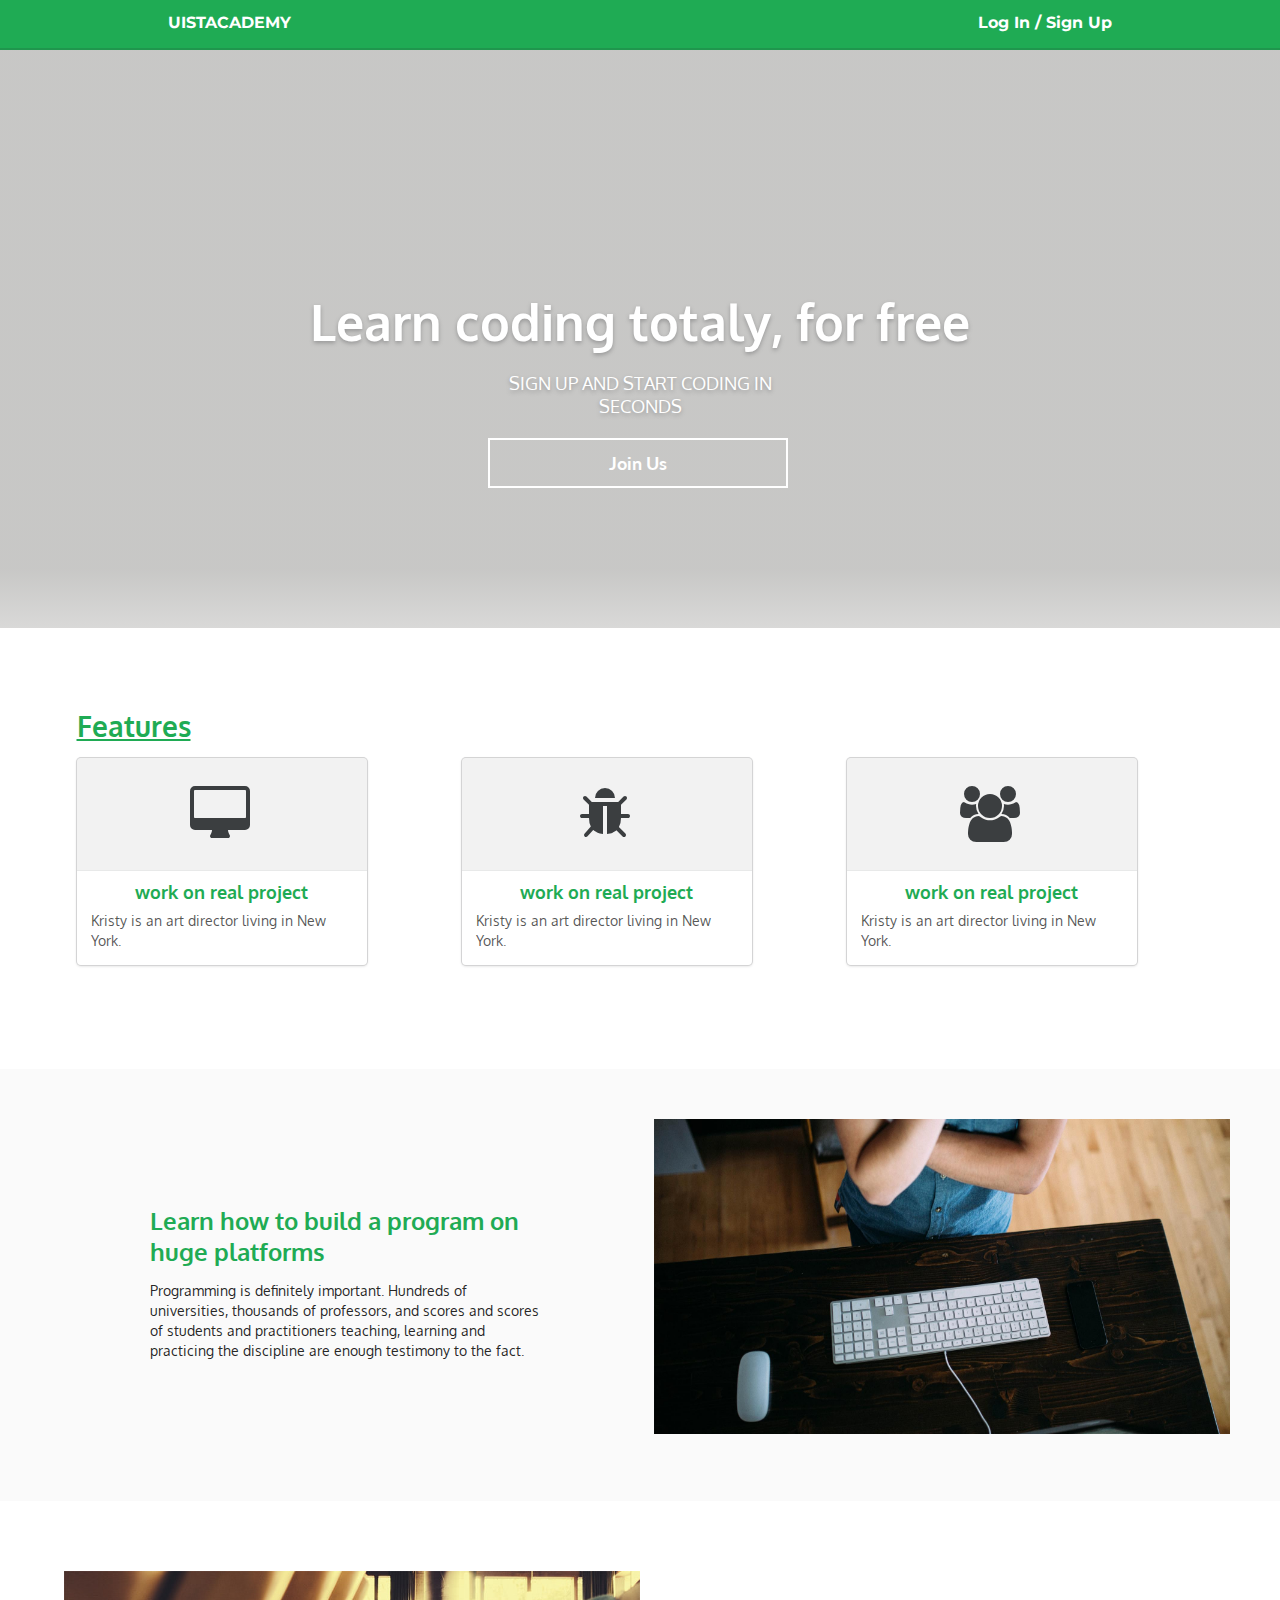
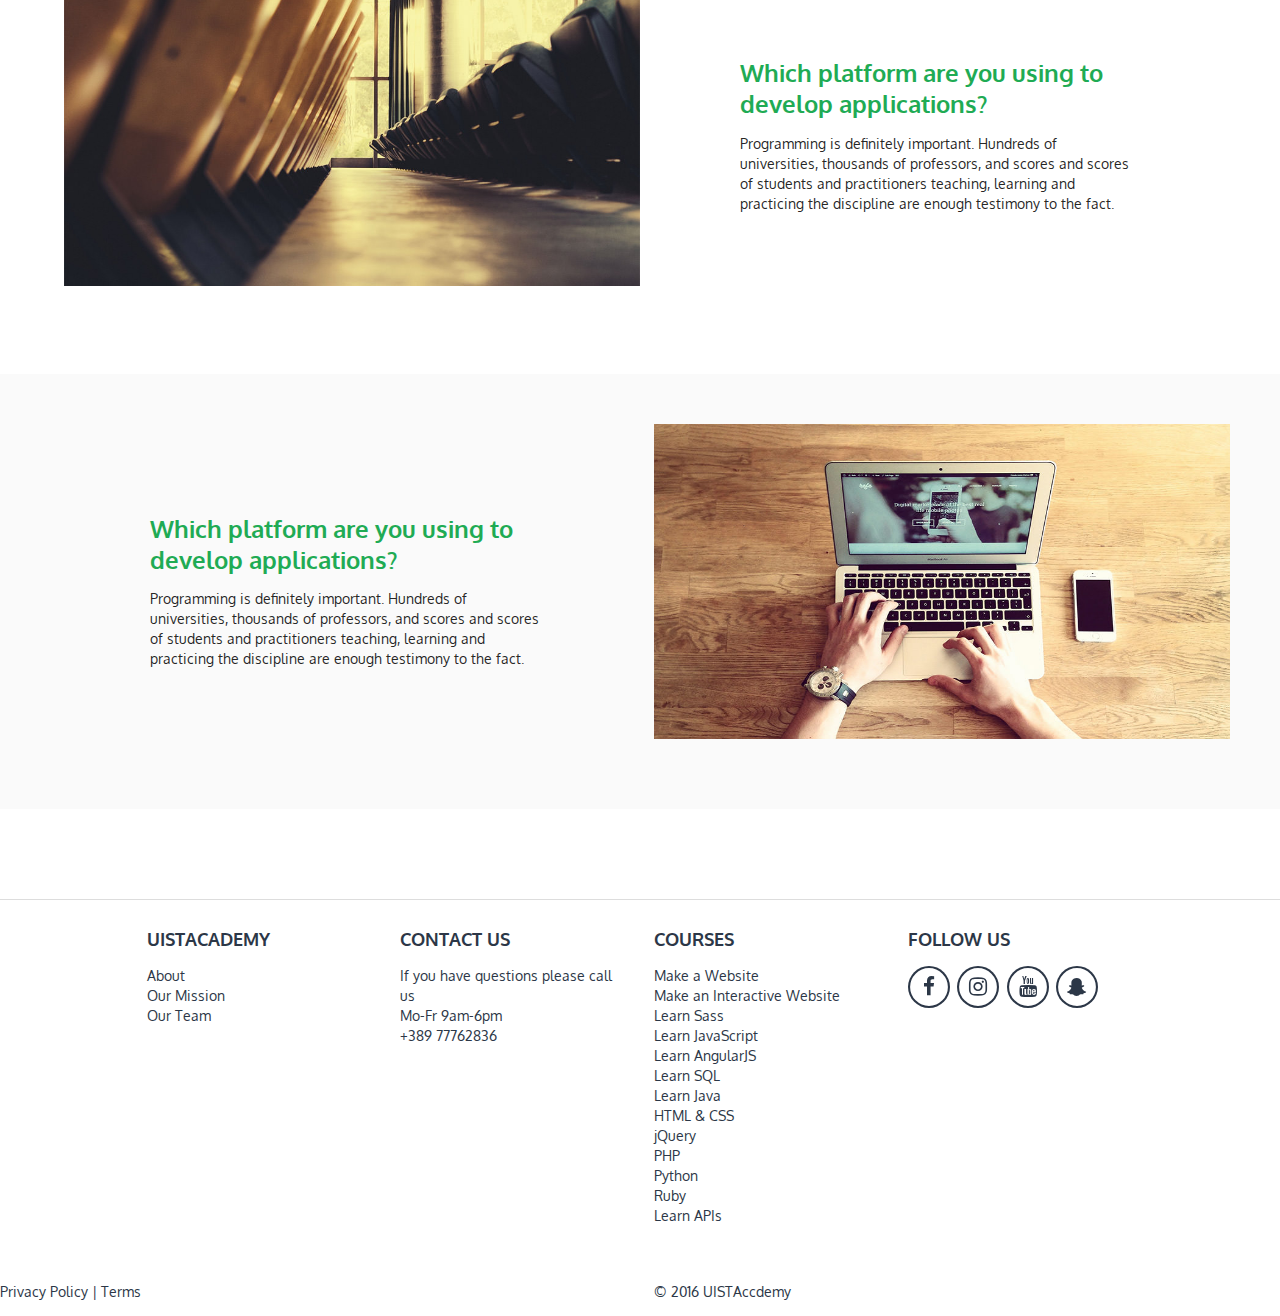
==== commit bb886faf: "adding new colors and cards" ====
--- a/index.html
+++ b/index.html
@@ -115,7 +115,7 @@
 		</section>
 
 		<section class="ui grid" id="service">
-	      <div class="row about-backg ">
+	      <div class="row about-backg">
 	        <div class="column about-width service-description">
 	   			<h2 class="ui header">Learn how to build a program on huge platforms</h2>
 				<p>Programming is definitely important. Hundreds of universities, thousands of professors, and scores and scores of students and practitioners teaching, learning and practicing the discipline are enough testimony to the fact.</p>
@@ -150,7 +150,7 @@
 
 <!-- FOOTER STARTS -->
 <footer id="footer">
-	<section class="ui doubling stackable grid container">
+	<section class="doubling stackable three column ui grid container">
     	<div class="row" id="footer-row">
     		<div class="four wide column footer-col" id="footer-col-1">
     			<h3 class="footer-header">UISTACADEMY</h3>
--- a/assets/style.css
+++ b/assets/style.css
@@ -19,8 +19,8 @@
   height: 50px;
   padding-left: 150px;
   padding-right: 150px;
-  box-shadow: none;
-  border: none !important;
+  /*box-shadow: none;*/
+  /*border: none !important;*/
 }
 .top.fixed a {
   font-weight: bold !important;
@@ -161,10 +161,10 @@
   margin: 5rem 0rem !important;
 }
 .card-imgs {
- background-color: #1fab54 !important;
+ /*background-color: #1fab54 !important;*/
 }
 .card-icon {
-  color: #FFFFFF;
+  color: rgb(59, 62, 64);
   text-align:center;
   padding: 2rem 0rem;
 }
@@ -194,17 +194,18 @@
   padding: 3rem 5rem;
 }
 #footer {
-  background-color: #1fab54;
+  background-color: #FFFFFF;
   margin-top: 5rem;
+  border-top: 1px solid #DDDDDD;
 }
 #footer *, a {
-  color: #FFFFFF !important;
+  color: #2C3747 !important;
   text-align: left;
 }
 #footer i {
   box-shadow: #FFFFFF;
   text-align: center;
-  box-shadow: 0em 0em 0em 0.1em #FFFFFF inset !important;
+  box-shadow: 0em 0em 0em 0.1em #2C3747 inset !important;
 }
 #footer i:hover {
   -webkit-transform: translateY(-3px);
@@ -222,10 +223,13 @@
   margin-top: 50px;
 }
 #courses-h1 {
-  padding-top: 120px;
-  margin-top: 0px !important;
+  text-align: center;
+  padding-top: 6rem;
   color: #FFFFFF !important;
-  position: relative;
+  font-size: 50px;
+}
+.cards-grid {
+  margin-top: 5rem !important;
 }
 #courses-img {
   top: 0;
@@ -246,106 +250,9 @@
   width: 100%;
   /*opacity: 0.5;*/
 }
-.courses-elem-container {
-  /*margin-top: 50px;
-  max-width: 83.125rem;
-  width: 83.125rem;
-  padding: 2rem 3rem;
-  margin: 0 auto;
-  -webkit-box-direction: normal;
-  -ms-flex-direction: row;
-  flex-direction: row;*/
-  margin-left: 8rem;
-}
-.card-img {
-  background-color: #204056 !important;
-}
-.HTML-card {
-  display: inline-block;
-  width: 18.75rem;
-}
-.HTML-card::before {
-  -webkit-transition: opacity .25s ease-in;
-  transition: opacity .25s ease-in;
-  content: "";
-  position: absolute;
-  top: 0;
-  left: 0;
-  bottom: 0;
-  right: 0;
-  width: 100%;
-  height: 100%;
-  z-index: -1;
-  pointer-events: none;
-  box-shadow: 0 1px 3px rgba(0,0,0,0.12),0 1px 2px rgba(0,0,0,0.24);
-  opacity: 0;
-}
-.HTML-a {
-  color: #204056;
-  text-decoration: none;
-}
-.cards-container {
-  height: 100%;
-}
-.cards-backg {
-  position: relative;
-  background-color: #204056;
-  height: 10.5rem;
-  -webkit-transition: background-color .25s ease-in;
-  transition: background-color .25s ease-in;
-}
-.description {
-  padding: 1.25rem 1.5rem;
-  overflow: hidden;
-  line-height: 1.5rem;
-  height: 13rem;
-  color: #76787B;
-  display: block;
-}
-.cards-header {
-  -webkit-transition: color .25s ease-in;
-  transition: color .25s ease-in;
-  margin-bottom: 0.75rem;
-  color: #204056;
-  font-weight: bold;
-  font-size: 1.5rem;
-  -webkit-font-smoothing: antialiased;
-  display: block;
-}
-.cards-footer {
-  padding: 0 1.5rem 1.5rem 1.5rem;
-  font-size: 1rem;
-  color: #204056;
-  font-weight: bold;
-  font-size: 1.5rem;
-  -webkit-font-smoothing: antialiased;
-  display: block;
-}
-.svg-logo {
-  padding: 40px 95px;
-}
-.cards-border {
-  position: relative;
-  width: 18.75rem;
-  height: 28rem;
-  background-color: #d4d5d6;
-  z-index: 0;
-  display: inline-block;
-  margin: 0.5rem;
-}
-.cards-border:hover {
-  box-shadow: 1px 1px 15px #888888;
-  -webkit-transform: translateY(-3px);
-  transform: translateY(-3px);
-}
-.sorting {
-  width: 100%;
-  margin-bottom: 30px;
-}
-#sorting-menu {
-  border: none;
-  border-radius: 0px;
-  box-shadow: none;
+#backg-h {
+  background-color: #1fab54;
+  height: 200px;
 }
 /* Courses page ends */
 
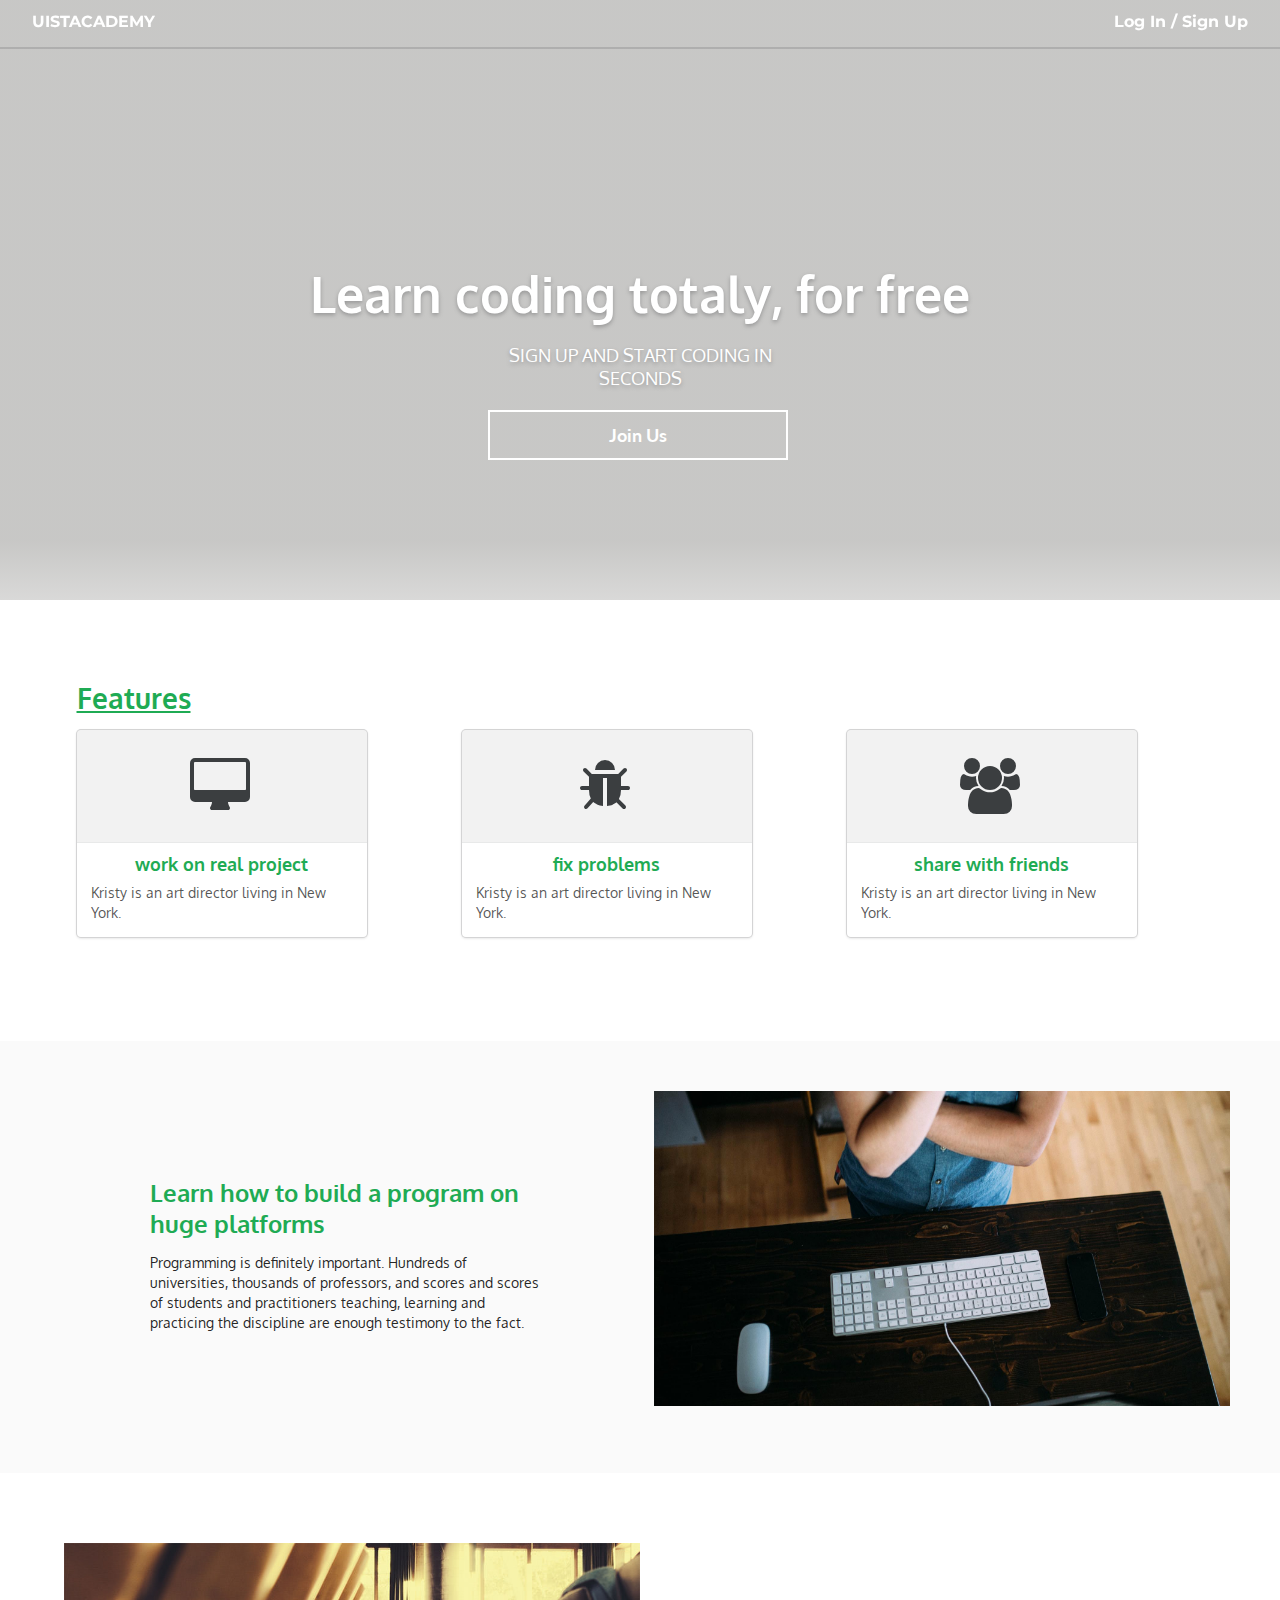
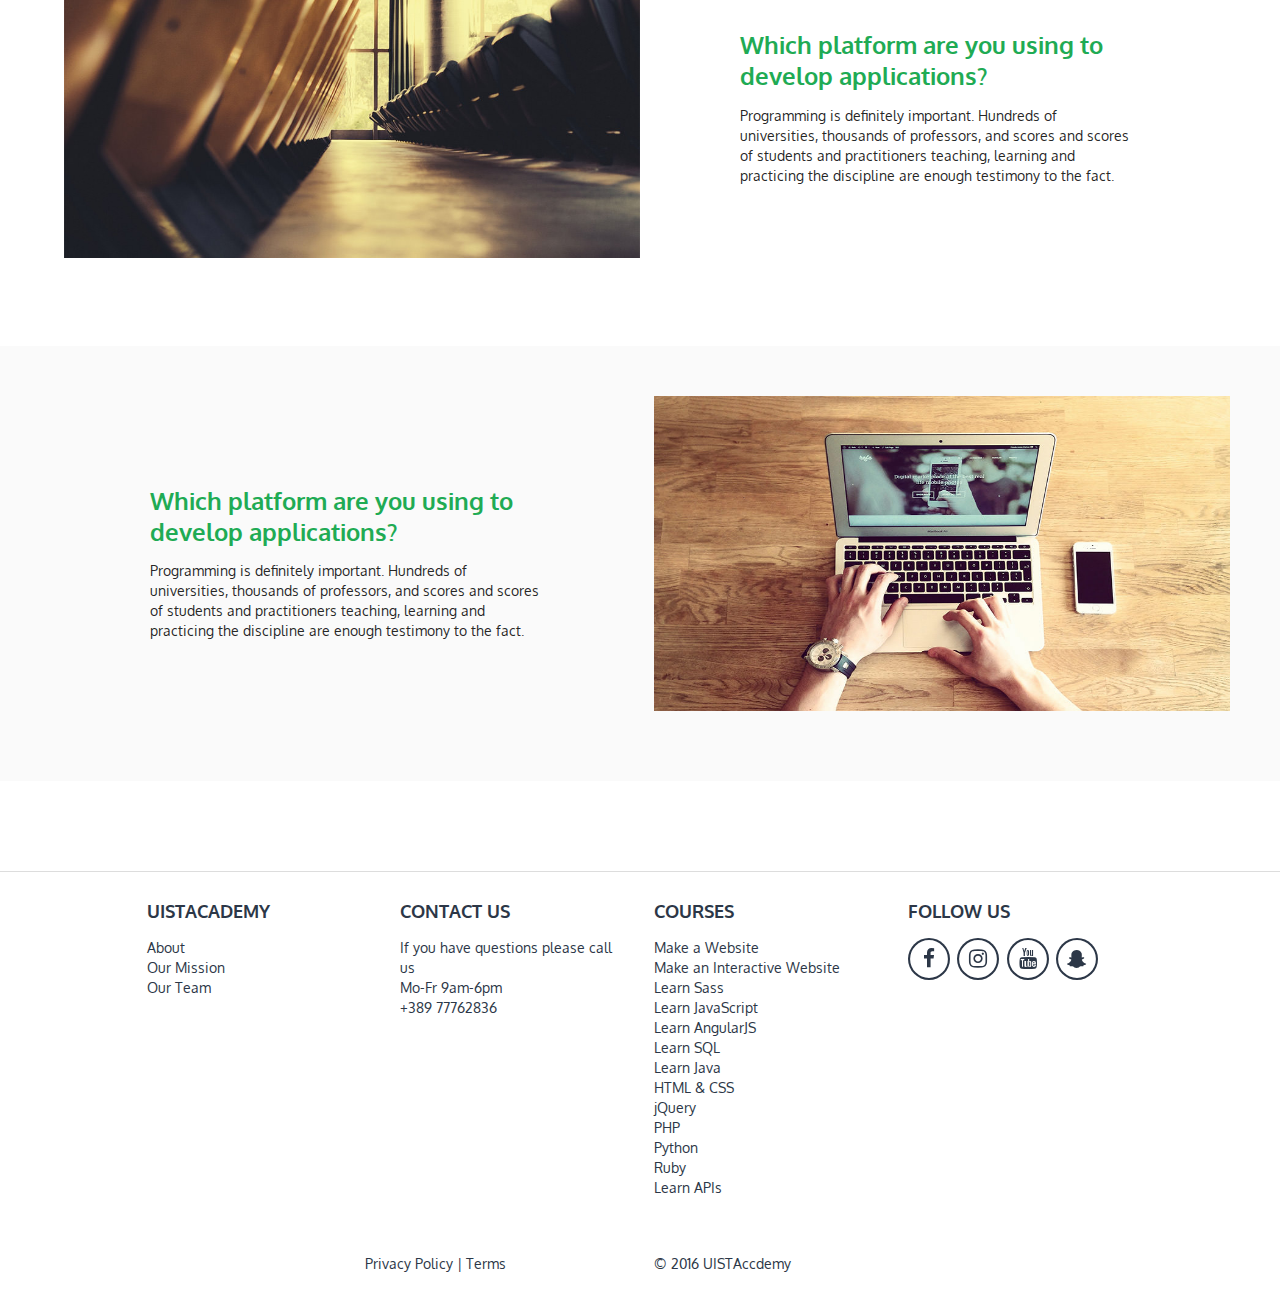
==== commit 212a3ca0: "changes in navbar and adding other pages" ====
--- a/index.html
+++ b/index.html
@@ -12,14 +12,41 @@
 
 <!-- HEADER STARTS -->
 <header>
+<div class="ui five wide column grid container">
 	<div class="ui secondary top fixed pointing menu" id="navbar">
 		<!-- <a href="" class="item">Courses<i class="dropdown icon"></i></a>
 		<a class="item"><i class="search icon"></i></a> -->
 		<a href="index.html" class="item ui center aligned segment" id="logo">UISTACADEMY</a>
 	  	<div class="right menu">
-    		<a href="courses.html" class="ui item">Log In / Sign Up</a>
+    		<a href="courses.html" class="ui item test">Log In / Sign Up</a>
 	  	</div>
 	</div>
+	<div class="ui inverted test modal">
+	  <i class="close icon"></i>
+	  <div class="header">
+	    Profile Picture
+	  </div>
+	  <div class="image content">
+	    <div class="ui medium image">
+	      <img src="/images/avatar/large/chris.jpg">
+	    </div>
+	    <div class="description">
+	      <div class="ui header">We've auto-chosen a profile image for you.</div>
+	      <p>We've grabbed the following image from the <a href="https://www.gravatar.com" target="_blank">gravatar</a> image associated with your registered e-mail address.</p>
+	      <p>Is it okay to use this photo?</p>
+	    </div>
+	  </div>
+	  <div class="actions">
+	    <div class="ui black deny button">
+	      Nope
+	    </div>
+	    <div class="ui positive right labeled icon button">
+	      Yep, that's me
+	      <i class="checkmark icon"></i>
+	    </div>
+	  </div>
+	</div>
+</div>
 </header>
 <!-- HEADER ENDS -->
 
@@ -92,7 +119,7 @@
 					  <div class="card-icon"><i class="bug huge icon icon-"></i></div>
 					</div>
 					<div class="content">
-					  <a class="header cards-header">work on real project</a>
+					  <a class="header cards-header">fix problems</a>
 					  <div class="description">
 					    Kristy is an art director living in New York.
 					  </div>
@@ -105,7 +132,7 @@
 					  <div class="card-icon"><i class="users huge icon icon-"></i></div>
 					</div>
 					<div class="content">
-					  <a class="header cards-header">work on real project</a>
+					  <a class="header cards-header">share with friends</a>
 					  <div class="description">
 					    Kristy is an art director living in New York.
 					  </div>
@@ -198,12 +225,12 @@
     		</div>
     	</div>
     </section>
-	<section class="ui grid info" id="copright">
-		<div class="row">
-			<div class="eight wide column">
+	<section class="ui two column centered grid container info" id="copright">
+		<div class="eight column row">
+			<div class="four wide column">
 				<a class="footer-a">Privacy Policy</a><span> | </span><a class="footer-a"> Terms</a>
 			</div>
-			<div class="eight wide column">
+			<div class="four wide column">
 				<span class="footer-a">© 2016 UISTAccdemy</span>
 			</div>
 		</div>
@@ -215,7 +242,7 @@
 <script src="assets/semantic.js"></script>
 <script src="assets/script.js"></script>
 <script type="text/javascript">
-	$('.ui.dropdown').dropdown();
+$('.ui.dropdown').dropdown();
 	// $(window).on("scroll", function() {
 	//     if($(window).scrollTop() > 825) {
 	//         $("#navbar").addClass("active");
@@ -225,5 +252,18 @@
 	//        $("#navbar").removeClass("active");
 	//     }
 	// });
+$('.test.modal').modal('set active', '.test', 'show');
+var myNav = document.getElementById('navbar');
+window.onscroll = function () { 
+    "use strict";
+    if (document.body.scrollTop >= 580 ) {
+    	myNav.classList.add("nav-colored");
+        myNav.classList.remove("nav-transparent");
+    } 
+    else {
+        myNav.classList.add("nav-transparent");
+        myNav.classList.remove("nav-colored");
+    }
+};
 </script>
 </html>--- a/assets/style.css
+++ b/assets/style.css
@@ -13,21 +13,27 @@
 /*-----------------------------------------------------------------------------------------------------------------*/
 
 /* HEADER */
-.ui.secondary.pointing.menu {
-  z-index: 999;
+#navbar {
+  /*z-index: 999;
   background-color: #1fab54 !important;
-  height: 50px;
-  padding-left: 150px;
-  padding-right: 150px;
+  height: 50px;*/
+  /*padding-left: 150px;
+  padding-right: 150px;*/
   /*box-shadow: none;*/
   /*border: none !important;*/
 }
-.top.fixed a {
+#navbar a {
   font-weight: bold !important;
   padding-bottom: 17px !important;
   font-family: Montserrat !important;
   color: #FFFFFF !important;
   font-size: 16px;
+}
+.nav-transparent {
+  background-color: transparent !important;
+}
+.nav-colored {
+  background-color: #1fab54 !important;
 }
 /* HEADER ENDS */
 
@@ -52,7 +58,7 @@
   top: 0;
   left: 0;
   width: 1466.67px;
-  height: 758px;
+  /*height: 758px;*/
   max-width: 100%;
   z-index: -2;
   width: 100%;
@@ -63,6 +69,7 @@
   position: absolute;
   opacity: 0.6;
   background: linear-gradient(rgba(101, 100, 96, 0.6) 0%, rgba(101, 100, 96, 0.6) 75%, rgba(101, 100, 96, 0) 100%);
+  /*background-color: #1e85c7;*/
 }
 #header-slider {
   position: relative;
@@ -227,6 +234,9 @@
   padding-top: 6rem;
   color: #FFFFFF !important;
   font-size: 50px;
+}
+.courses-dropdown {
+  border-radius: 0px !important;
 }
 .cards-grid {
   margin-top: 5rem !important;
@@ -252,7 +262,10 @@
 }
 #backg-h {
   background-color: #1fab54;
-  height: 200px;
+  height: 250px;
+}
+#sorting-menu {
+  margin-top: 2rem;
 }
 /* Courses page ends */
 
@@ -304,6 +317,9 @@
   #footer-col-1, #footer-col-2, #footer-col-3, #footer-col-4{
     margin-bottom: 10px;
   }
+  #footer-row {
+    padding-top: 2rem !important;
+  }
 }
 
 /********** Extra small devices only **********/
